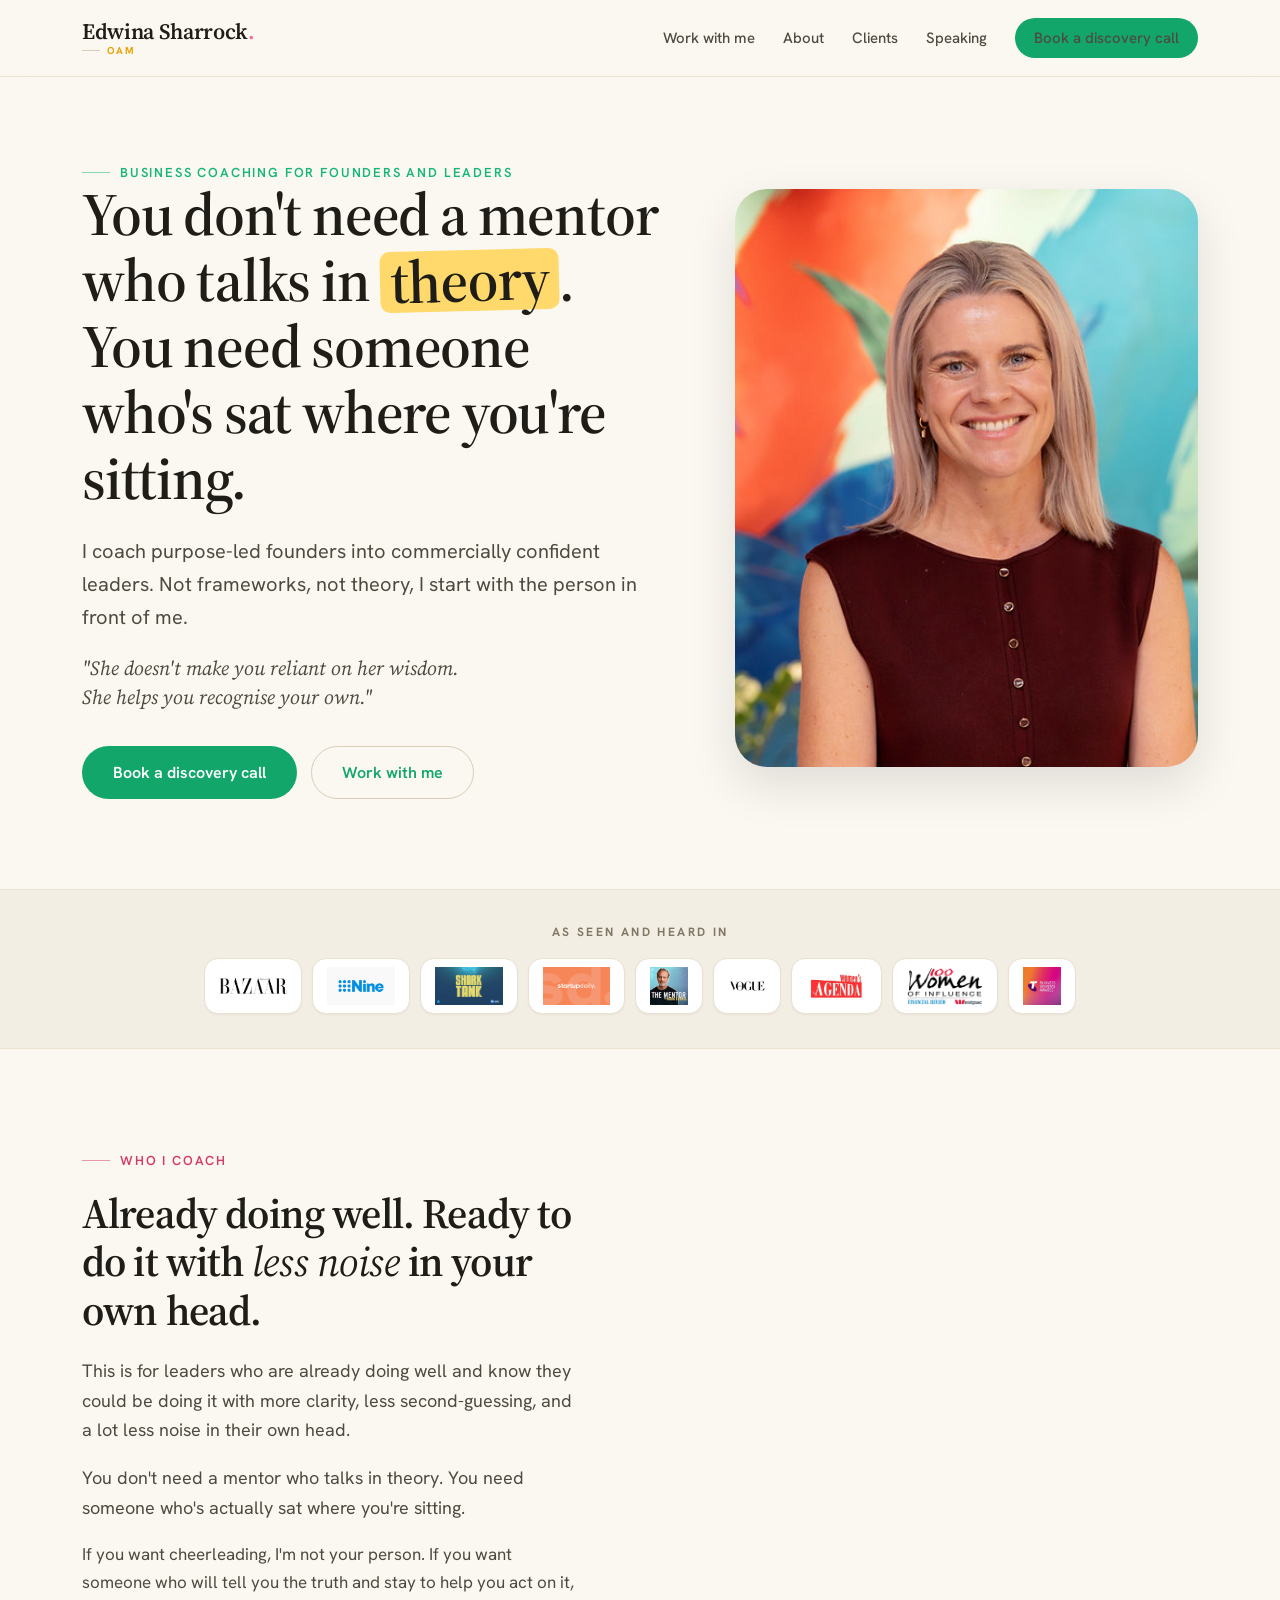
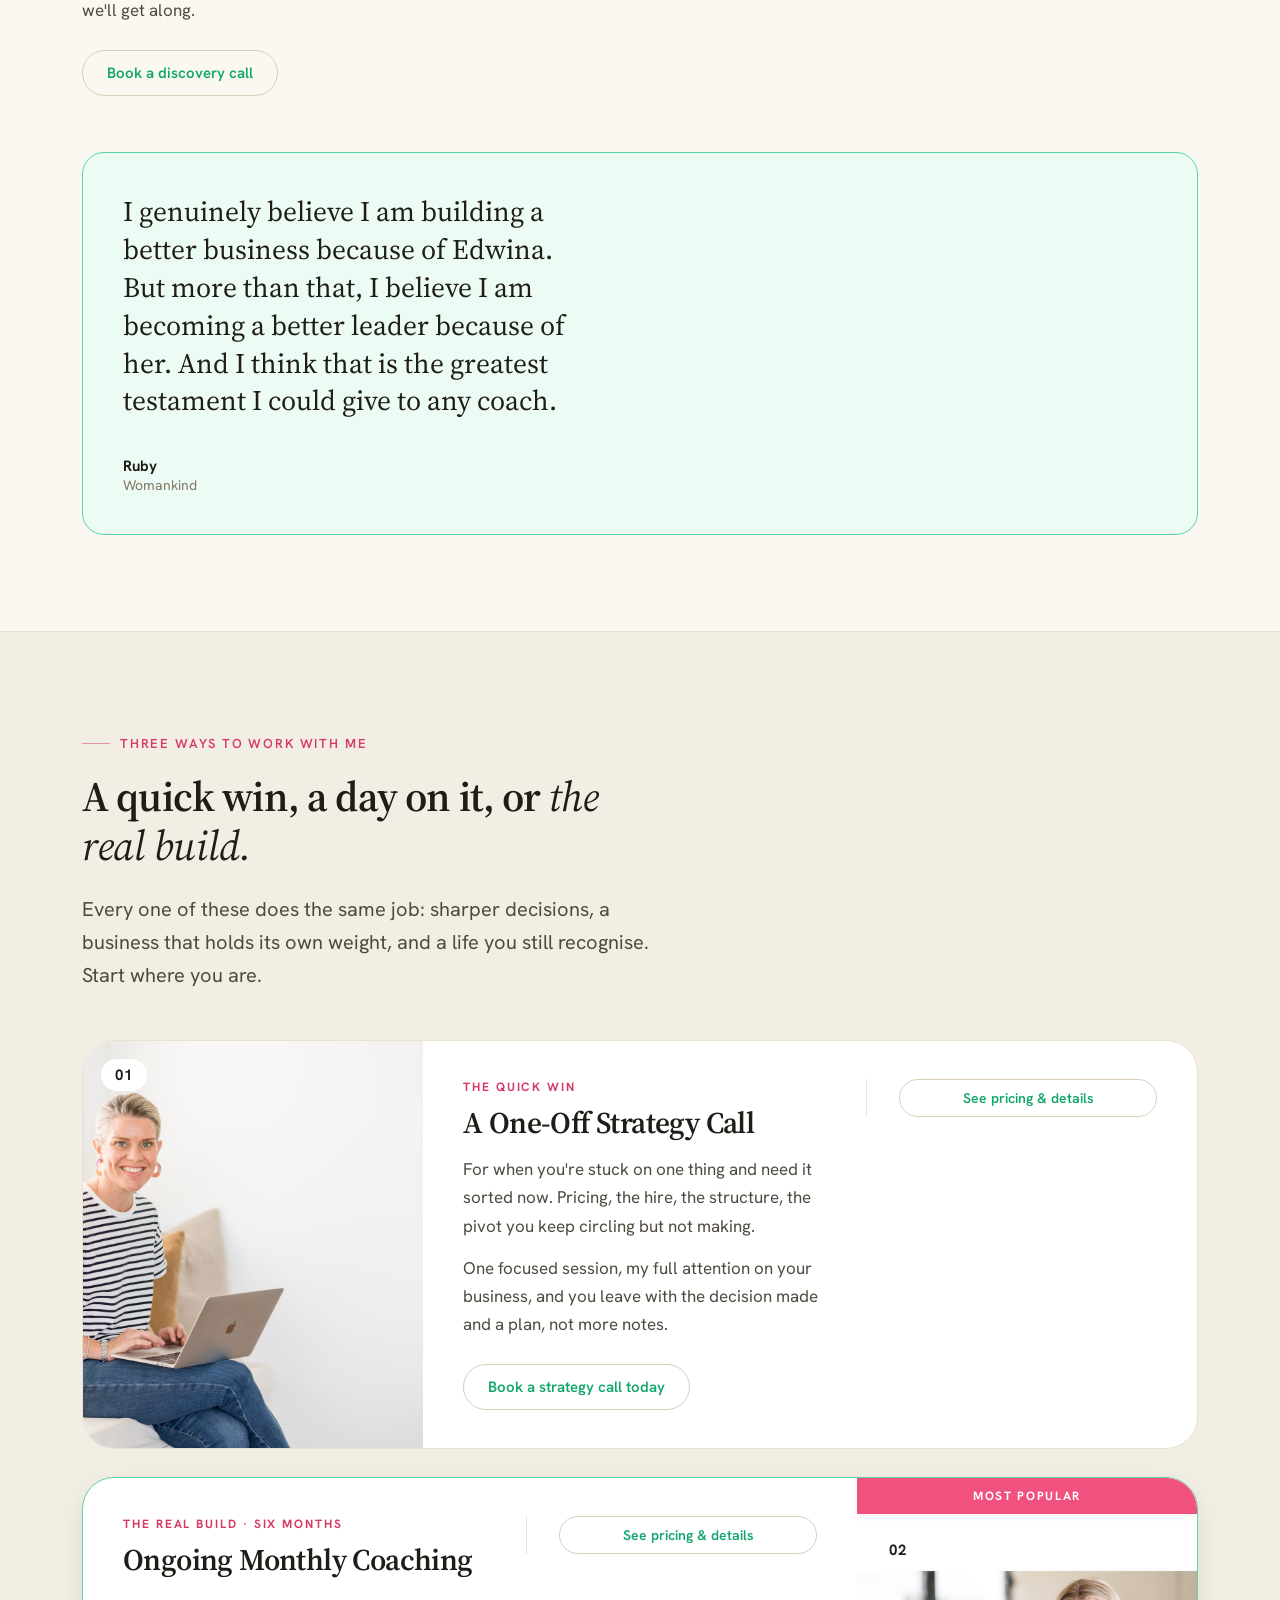
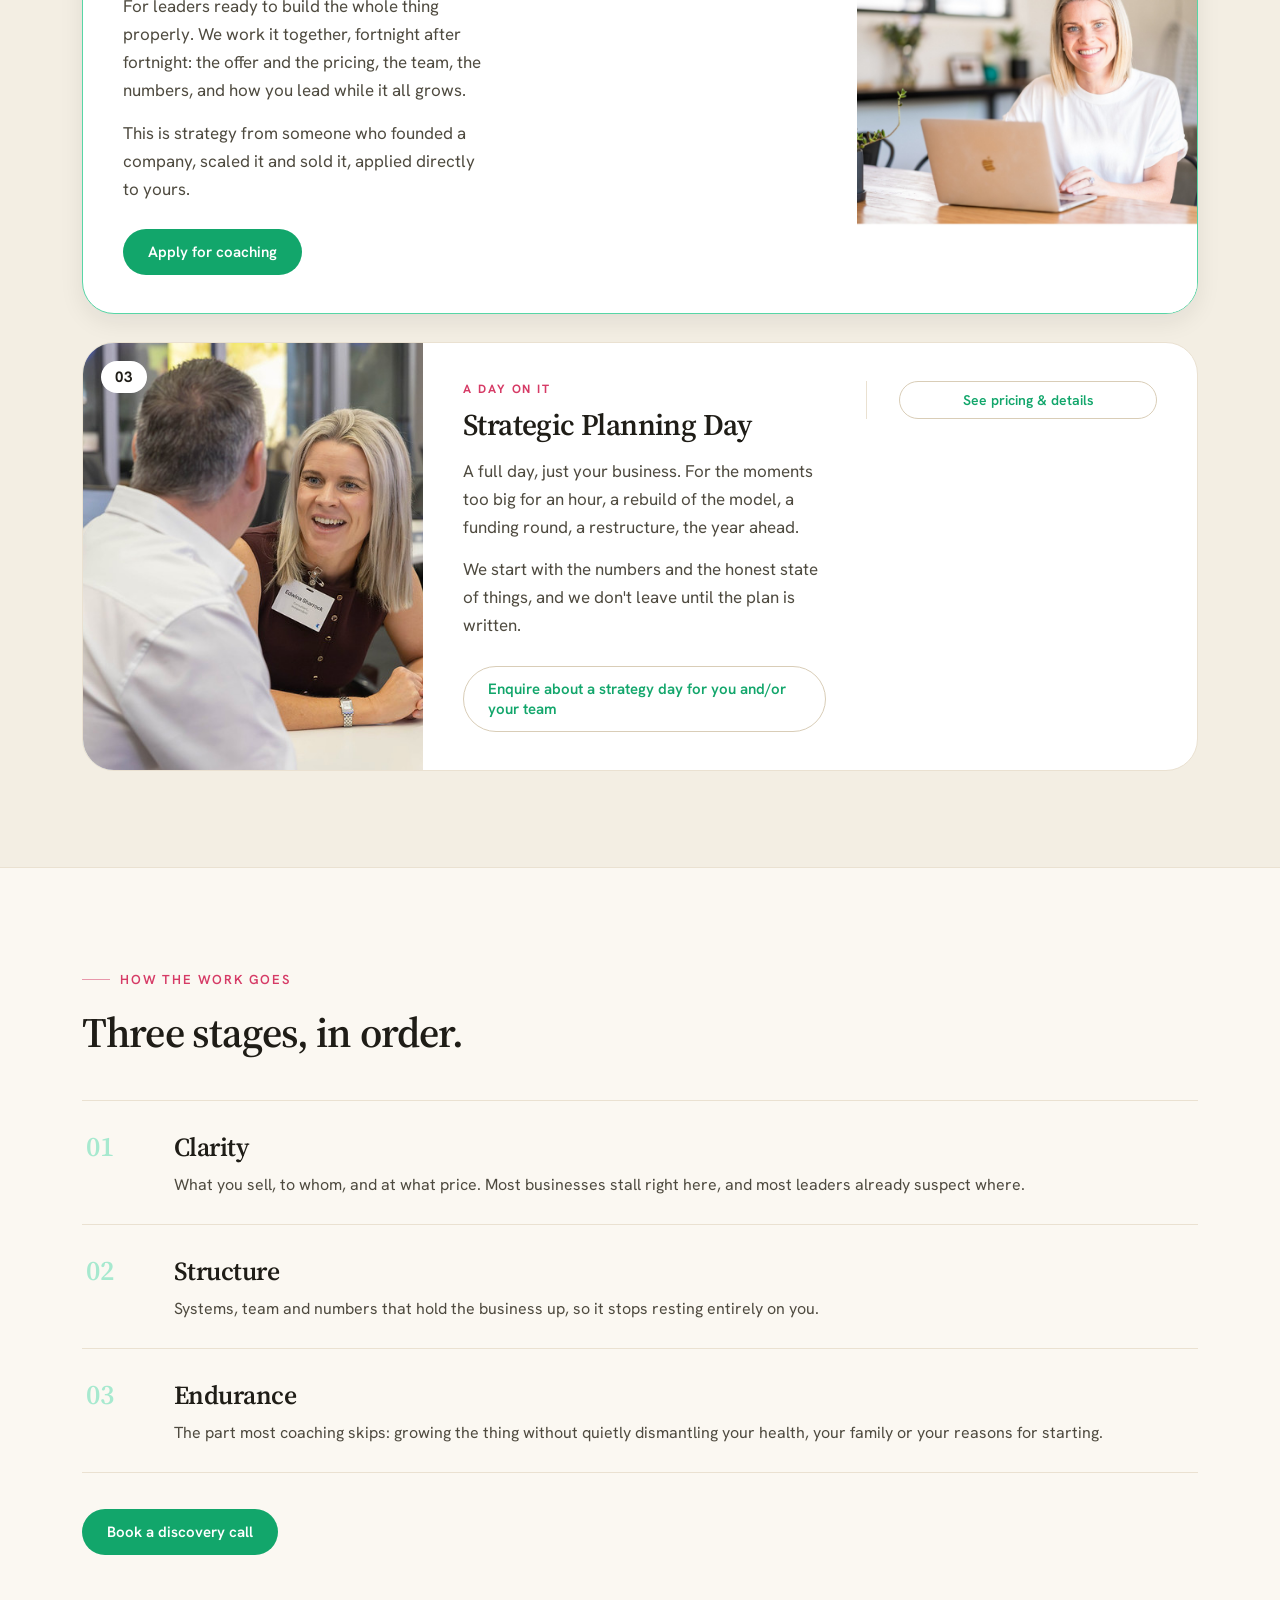
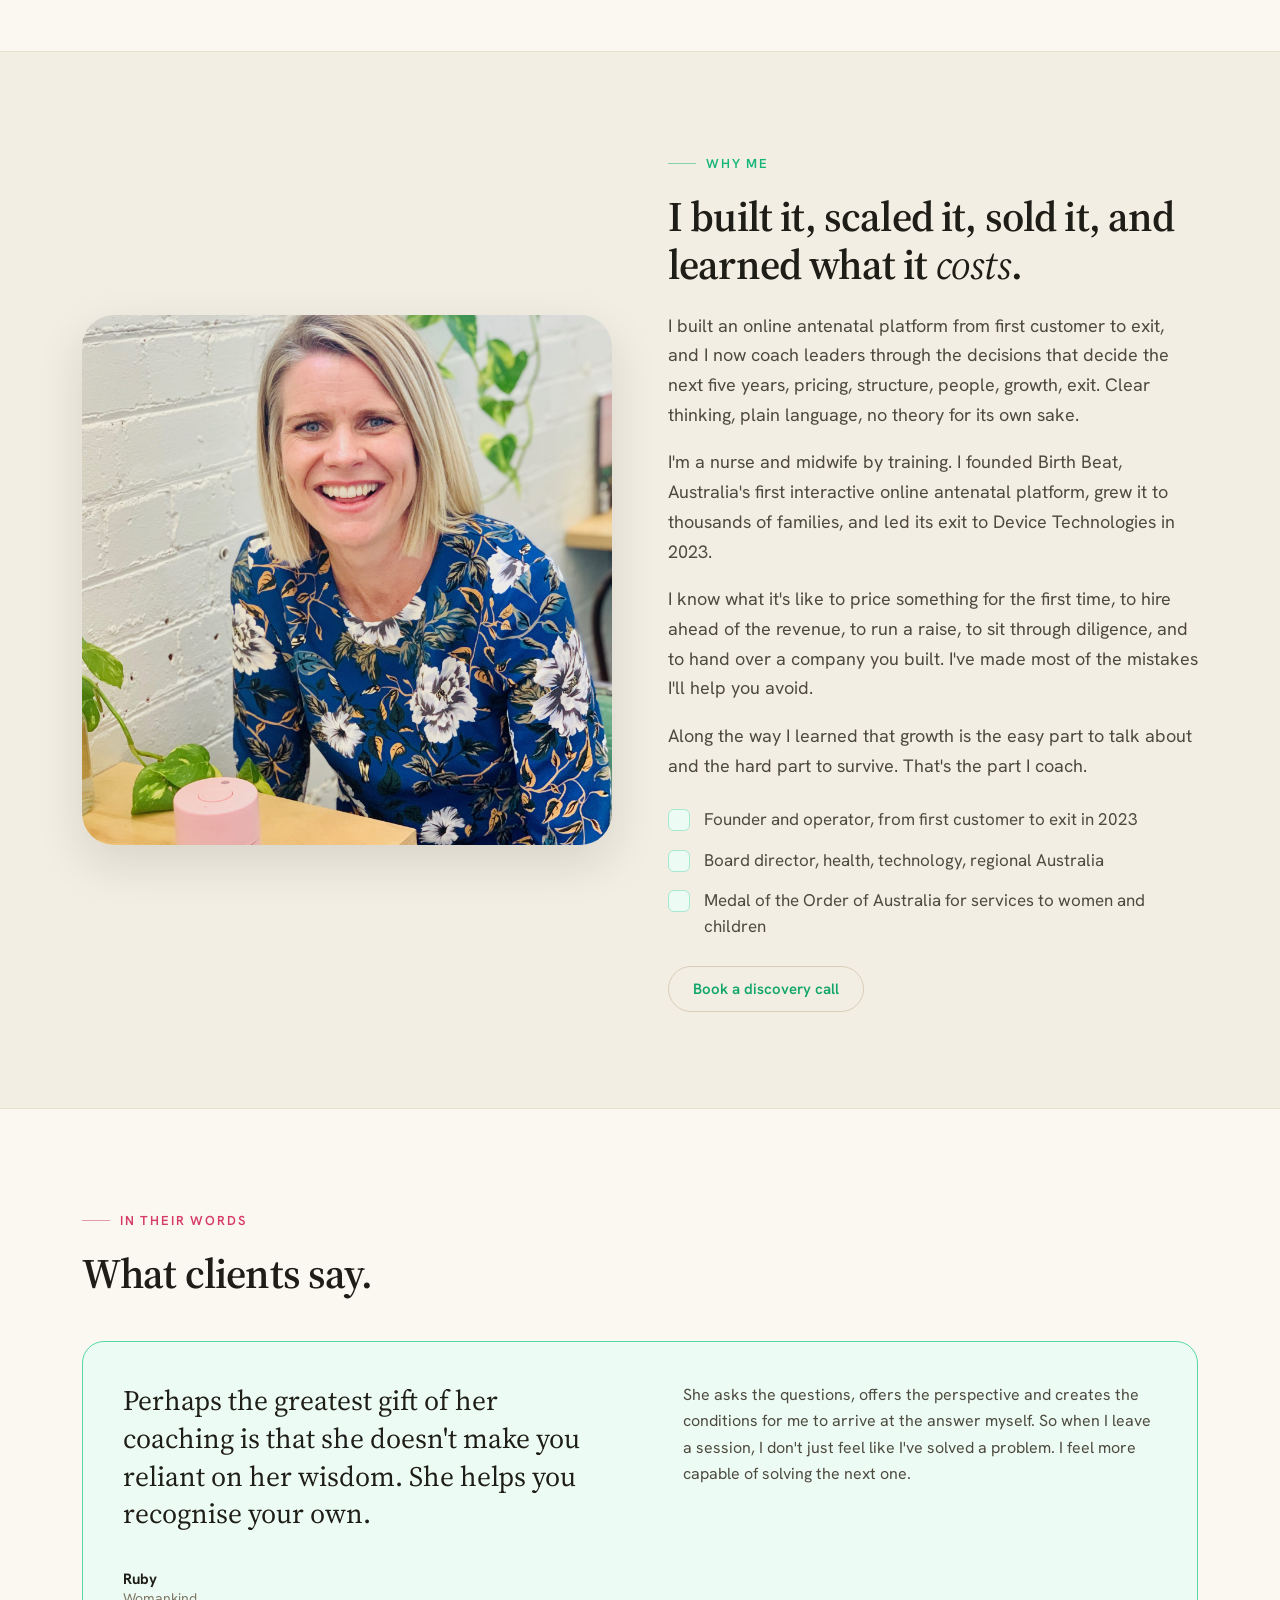
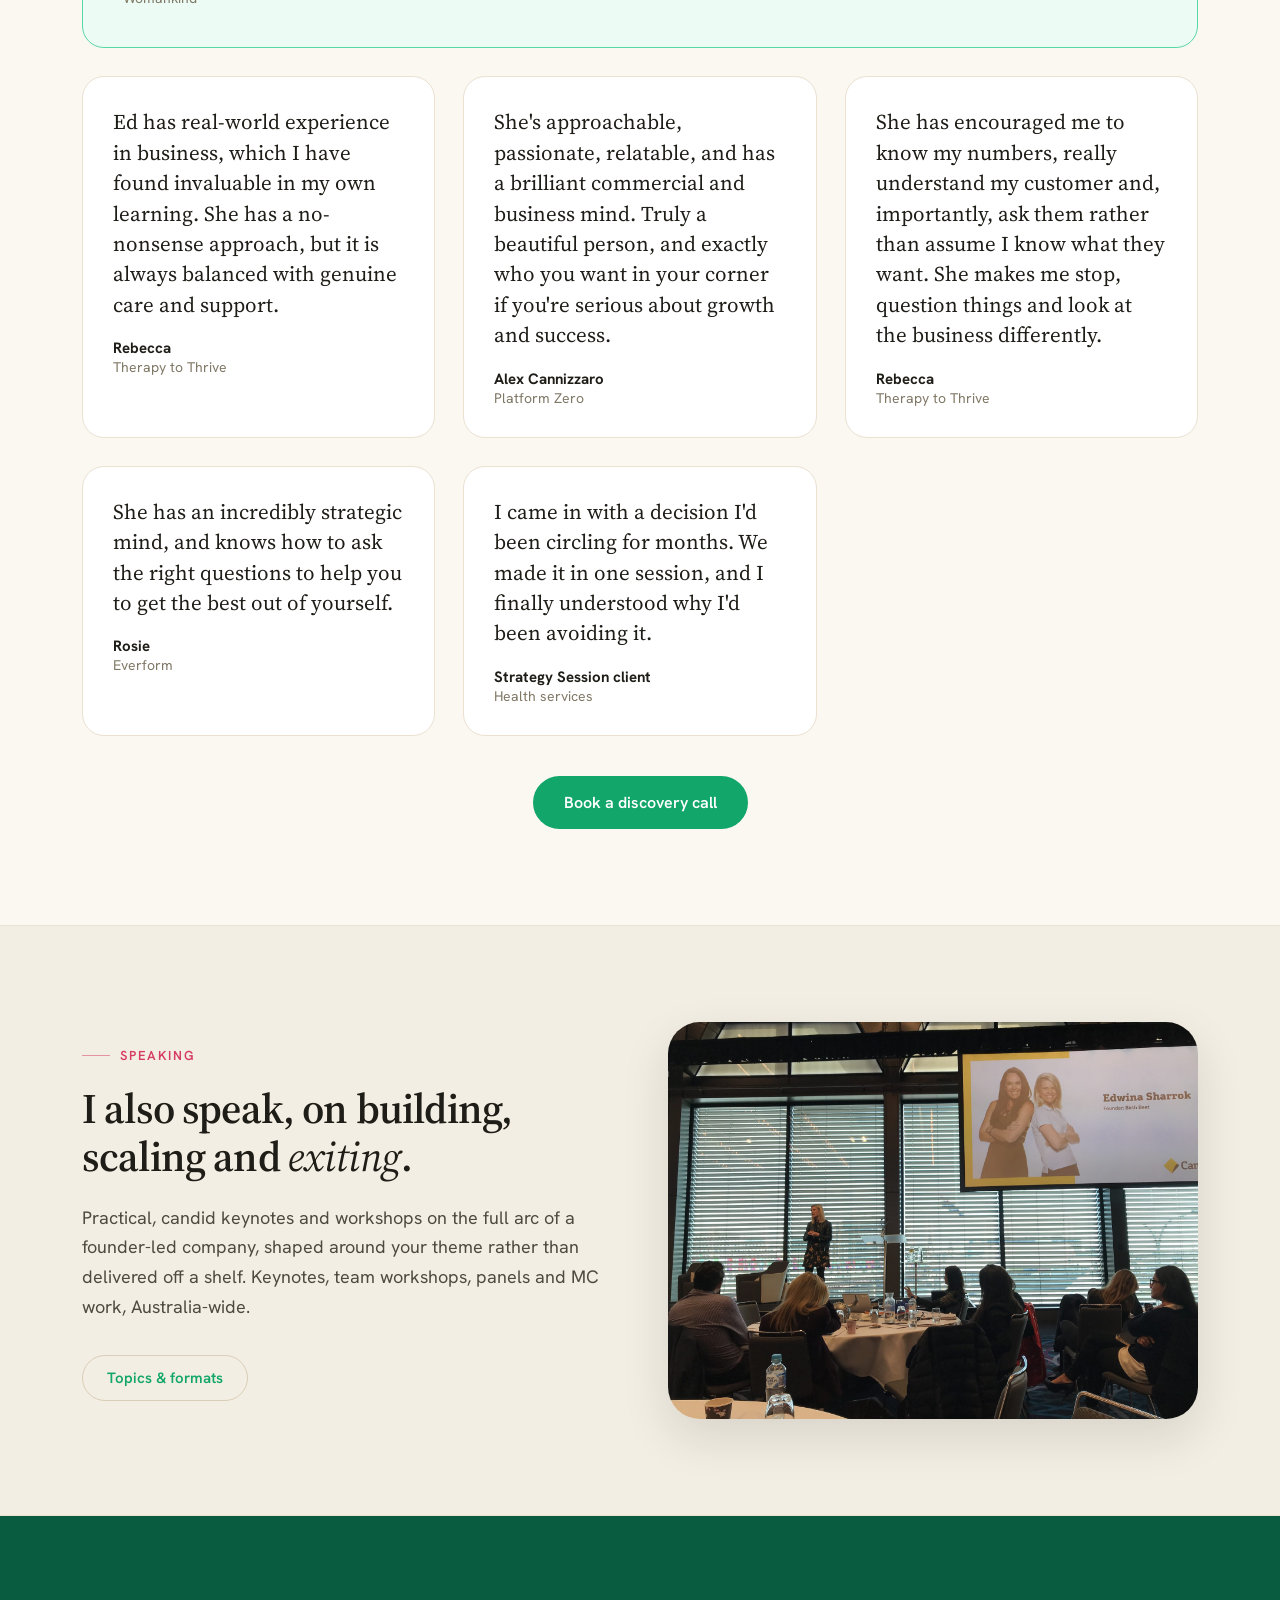
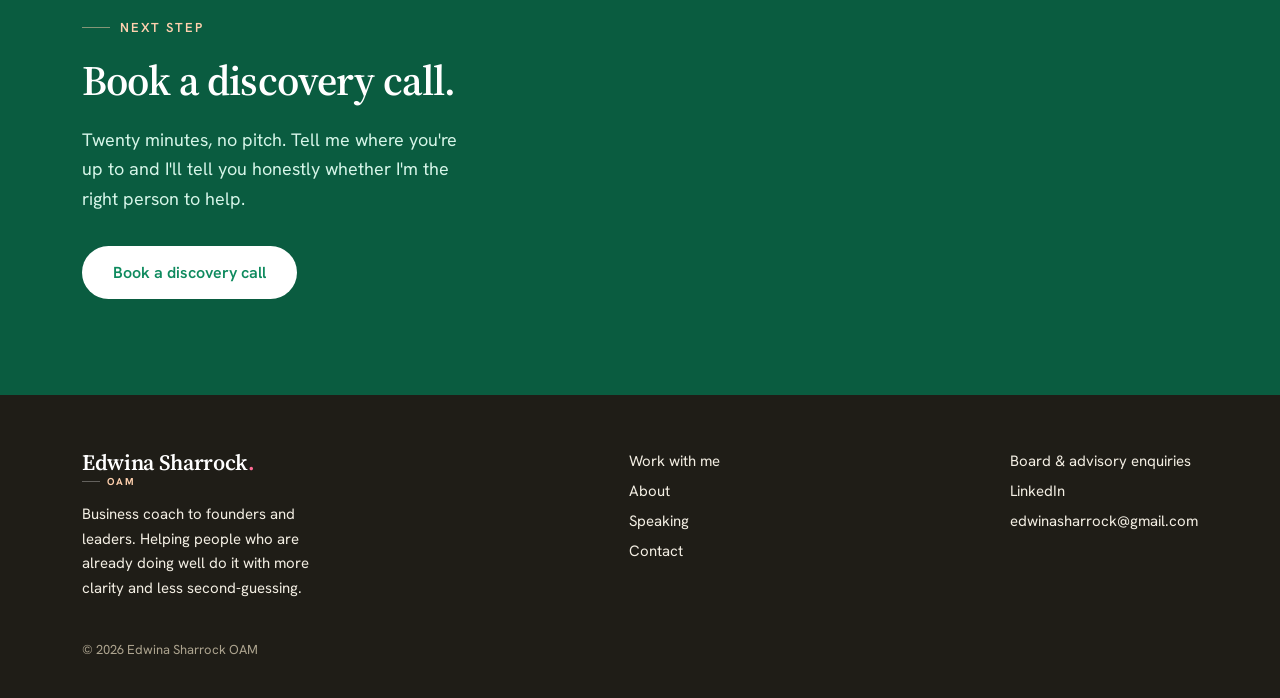
==== index.html @ 6e522fbb "Add files via upload" ====
<!DOCTYPE html>
<html lang="en-AU"><head>
<meta charset="utf-8">
<meta name="viewport" content="width=device-width, initial-scale=1">
<title>Edwina Sharrock OAM | Business coach for founders and leaders</title>
<link rel="stylesheet" href="styles.css">
<link rel="stylesheet" href="site.css">
</head>
<body>
<header class="nav">
  <div class="wrap">
    <a class="mark" href="index.html"><b>Edwina Sharrock<span>.</span></b><i><em></em><s>OAM</s></i></a>
    <nav class="navlinks">
      <a href="work-with-me.html">Work with me</a>
      <a href="#about">About</a>
      <a href="#proof">Clients</a>
      <a href="speaking.html">Speaking</a>
      <a class="btn btn-primary btn-sm" href="https://calendly.com/edwinasharrock/coaching-with-edwina-discovery-call" target="_blank" rel="noopener">Book a discovery call</a>
    </nav>
  </div>
</header>
<main>

<section class="hero">
  <div class="wrap hero-grid">
    <div>
      <span class="eyebrow">Business coaching for founders and leaders</span>
      <h1>You don't need a mentor who talks in <span class="hl">theory</span>. You need someone who's sat where you're sitting.</h1>
      <p class="lede">I coach purpose-led founders into commercially confident leaders. Not frameworks, not theory, I start with the person in front of me.</p>
      <p style="margin-top:20px;font-family:var(--font-serif);font-style:italic;font-size:20px;line-height:1.45;color:var(--text-secondary);max-width:40ch">"She doesn't make you reliant on her wisdom. She helps you recognise your own."</p>
      <div class="cta-row">
        <a class="btn btn-primary btn-lg" href="https://calendly.com/edwinasharrock/coaching-with-edwina-discovery-call" target="_blank" rel="noopener">Book a discovery call</a>
        <a class="btn btn-secondary btn-lg" href="#work">Work with me</a>
      </div>
    </div>
    <div>
      <div class="hero-img"><img src="assets/img/edwina-mural-maroon.jpg" alt="Edwina Sharrock"></div>
    </div>
  </div>
</section>

<div class="press band">
  <div class="wrap">
    <small>As seen and heard in</small>
    <div class="logo-row" style="justify-content:center">
      <div class="logo-card"><img src="assets/logos/harpers-bazaar.png" alt="Harper's Bazaar"></div>
      <div class="logo-card"><img src="assets/logos/nine.png" alt="Nine"></div>
      <div class="logo-card"><img src="assets/logos/shark-tank.jpg" alt="Shark Tank"></div>
      <div class="logo-card"><img src="assets/logos/startup-daily.png" alt="Startup Daily"></div>
      <div class="logo-card"><img src="assets/logos/the-mentor.jpg" alt="The Mentor with Mark Bouris"></div>
      <div class="logo-card"><img src="assets/logos/vogue-australia.png" alt="Vogue Australia"></div>
      <div class="logo-card"><img src="assets/logos/womens-agenda.jpg" alt="Women's Agenda"></div>
      <div class="logo-card"><img src="assets/logos/afr-100-women.png" alt="AFR 100 Women of Influence"></div>
      <div class="logo-card"><img src="assets/logos/telstra-business-awards.jpg" alt="Telstra Business Women's Awards"></div>
    </div>
  </div>
</div>

<section id="who">
  <div class="wrap grid-2">
    <div>
      <span class="eyebrow pink">Who I coach</span>
      <h2 style="margin-top:20px">Already doing well. Ready to do it with <em class="serif">less noise</em> in your own head.</h2>
      <p style="margin-top:22px;font-size:18px">This is for leaders who are already doing well and know they could be doing it with more clarity, less second-guessing, and a lot less noise in their own head.</p>
      <p style="font-size:18px">You don't need a mentor who talks in theory. You need someone who's actually sat where you're sitting.</p>
      <p style="font-size:17px">If you want cheerleading, I'm not your person. If you want someone who will tell you the truth and stay to help you act on it, we'll get along.</p>
      <div class="cta-row" style="margin-top:26px"><a class="btn btn-secondary" href="https://calendly.com/edwinasharrock/coaching-with-edwina-discovery-call" target="_blank" rel="noopener">Book a discovery call</a></div>
    </div>
    <div class="quote feature">
      <blockquote>I genuinely believe I am building a better business because of Edwina. But more than that, I believe I am becoming a better leader because of her. And I think that is the greatest testament I could give to any coach.</blockquote>
      <footer><b>Ruby</b>Womankind</footer>
    </div>
  </div>
</section>

<section id="work" class="band">
  <div class="wrap">
    <span class="eyebrow pink">Three ways to work with me</span>
    <h2 style="margin-top:20px;max-width:26ch">A quick win, a day on it, or <em class="serif">the real build.</em></h2>
    <p class="lede">Every one of these does the same job: sharper decisions, a business that holds its own weight, and a life you still recognise. Start where you are.</p>
    <div class="offers">

      <div class="offer">
        <div class="offer-img"><img src="assets/img/edwina-laptop.jpg" alt=""><span class="n">01</span></div>
        <div class="offer-body">
          <div>
            <span class="offer-kicker">The quick win</span>
            <h3>A One-Off Strategy Call</h3>
            <p>For when you're stuck on one thing and need it sorted now. Pricing, the hire, the structure, the pivot you keep circling but not making.</p>
            <p>One focused session, my full attention on your business, and you leave with the decision made and a plan, not more notes.</p>
            <div class="cta-row" style="margin-top:26px"><a class="btn btn-secondary" href="https://calendly.com/edwinasharrock/book-one-hour-strategy-session-with-edwina-via-zoom" target="_blank" rel="noopener">Book a strategy call today</a></div>
          </div>
          <div class="offer-side offer-reveal">
            <button type="button" class="btn btn-secondary btn-sm offer-reveal-btn">See pricing &amp; details</button>
            <div class="offer-details" hidden>
              <small>What's included</small>
              <ul class="incl">
                <li>A 90-minute private session, online</li>
                <li>A pre-session brief so we get best use of time</li>
                <li>Written summary and next steps within 48 hours</li>
              </ul>
              <div class="offer-price">$1,500<span>One-off, GST inclusive</span></div>
            </div>
          </div>
        </div>
      </div>

      <div class="offer alt offer-popular">
        <div class="offer-img"><span class="offer-popular-banner">Most popular</span><img src="assets/img/edwina-desk-laptop.jpg" alt=""><span class="n">02</span></div>
        <div class="offer-body">
          <div>
            <span class="offer-kicker">The real build · six months</span>
            <h3>Ongoing Monthly Coaching</h3>
            <p>For leaders ready to build the whole thing properly. We work it together, fortnight after fortnight: the offer and the pricing, the team, the numbers, and how you lead while it all grows.</p>
            <p>This is strategy from someone who founded a company, scaled it and sold it, applied directly to yours.</p>
            <div class="cta-row" style="margin-top:26px"><a class="btn btn-primary" href="https://calendly.com/edwinasharrock/coaching-with-edwina-discovery-call" target="_blank" rel="noopener">Apply for coaching</a></div>
          </div>
          <div class="offer-side offer-reveal">
            <button type="button" class="btn btn-secondary btn-sm offer-reveal-btn">See pricing &amp; details</button>
            <div class="offer-details" hidden>
              <small>What's included</small>
              <ul class="incl">
                <li>Fortnightly 60-minute private sessions</li>
                <li>A written strategy we actually work from</li>
                <li>A recap and action plan after every session</li>
                <li>Between-session access when a call can't wait</li>
                <li>Founder, board and exit experience in your corner</li>
              </ul>
              <div class="offer-price">$3,600<span>Per month · rolling, six or twelve months</span></div>
            </div>
          </div>
        </div>
      </div>

      <div class="offer">
        <div class="offer-img"><img src="assets/img/edwina-strategy-day.jpg" alt=""><span class="n">03</span></div>
        <div class="offer-body">
          <div>
            <span class="offer-kicker">A day on it</span>
            <h3>Strategic Planning Day</h3>
            <p>A full day, just your business. For the moments too big for an hour, a rebuild of the model, a funding round, a restructure, the year ahead.</p>
            <p>We start with the numbers and the honest state of things, and we don't leave until the plan is written.</p>
            <div class="cta-row" style="margin-top:26px"><a class="btn btn-secondary" href="work-with-me.html#contact">Enquire about a strategy day for you and/or your team</a></div>
          </div>
          <div class="offer-side offer-reveal">
            <button type="button" class="btn btn-secondary btn-sm offer-reveal-btn">See pricing &amp; details</button>
            <div class="offer-details" hidden>
              <small>What's included</small>
              <ul class="incl">
                <li>A full day together, in person where possible</li>
                <li>Pre-work on your numbers, offer and team</li>
                <li>A written 90-day plan by the end of the day</li>
                <li>A follow-up session four weeks later</li>
              </ul>
              <div class="offer-price">$10,000<span>Full day · limited dates each quarter</span></div>
            </div>
          </div>
        </div>
      </div>

    </div>
  </div>
</section>

<section id="how">
  <div class="wrap">
    <span class="eyebrow pink">How the work goes</span>
    <h2 style="margin-top:20px">Three stages, in order.</h2>
    <div class="topics" style="margin-top:44px">
      <div class="topic"><span class="n">01</span><div><h3>Clarity</h3><p>What you sell, to whom, and at what price. Most businesses stall right here, and most leaders already suspect where.</p></div></div>
      <div class="topic"><span class="n">02</span><div><h3>Structure</h3><p>Systems, team and numbers that hold the business up, so it stops resting entirely on you.</p></div></div>
      <div class="topic"><span class="n">03</span><div><h3>Endurance</h3><p>The part most coaching skips: growing the thing without quietly dismantling your health, your family or your reasons for starting.</p></div></div>
    </div>
    <div class="cta-row" style="margin-top:36px"><a class="btn btn-primary" href="https://calendly.com/edwinasharrock/coaching-with-edwina-discovery-call" target="_blank" rel="noopener">Book a discovery call</a></div>
  </div>
</section>

<section id="about" class="band">
  <div class="wrap grid-2">
    <div class="hero-img" style="aspect-ratio:1/1"><img src="assets/img/edwina-cafe-blue-floral.jpg" alt="Edwina Sharrock"></div>
    <div>
      <span class="eyebrow">Why me</span>
      <h2 style="margin-top:20px">I built it, scaled it, sold it, and learned what it <em class="serif">costs</em>.</h2>
      <p style="margin-top:22px;font-size:18px">I built an online antenatal platform from first customer to exit, and I now coach leaders through the decisions that decide the next five years, pricing, structure, people, growth, exit. Clear thinking, plain language, no theory for its own sake.</p>
      <p style="font-size:18px">I'm a nurse and midwife by training. I founded Birth Beat, Australia's first interactive online antenatal platform, grew it to thousands of families, and led its exit to Device Technologies in 2023.</p>
      <p style="font-size:18px">I know what it's like to price something for the first time, to hire ahead of the revenue, to run a raise, to sit through diligence, and to hand over a company you built. I've made most of the mistakes I'll help you avoid.</p>
      <p style="font-size:18px">Along the way I learned that growth is the easy part to talk about and the hard part to survive. That's the part I coach.</p>
      <ul class="list">
        <li>Founder and operator, from first customer to exit in 2023</li>
        <li>Board director, health, technology, regional Australia</li>
        <li>Medal of the Order of Australia for services to women and children</li>
      </ul>
      <div class="cta-row" style="margin-top:26px"><a class="btn btn-secondary" href="https://calendly.com/edwinasharrock/coaching-with-edwina-discovery-call" target="_blank" rel="noopener">Book a discovery call</a></div>
    </div>
  </div>
</section>

<section id="proof">
  <div class="wrap">
    <span class="eyebrow pink">In their words</span>
    <h2 style="margin-top:20px">What clients say.</h2>
    <div class="quotes" style="margin-top:44px">
      <div class="quote feature">
        <blockquote>Perhaps the greatest gift of her coaching is that she doesn't make you reliant on her wisdom. She helps you recognise your own.</blockquote>
        <p style="margin:0;font-size:16px">She asks the questions, offers the perspective and creates the conditions for me to arrive at the answer myself. So when I leave a session, I don't just feel like I've solved a problem. I feel more capable of solving the next one.</p>
        <footer><b>Ruby</b>Womankind</footer>
      </div>
      <div class="quote">
        <blockquote>Ed has real-world experience in business, which I have found invaluable in my own learning. She has a no-nonsense approach, but it is always balanced with genuine care and support.</blockquote>
        <footer><b>Rebecca</b>Therapy to Thrive</footer>
      </div>
      <div class="quote">
        <blockquote>She's approachable, passionate, relatable, and has a brilliant commercial and business mind. Truly a beautiful person, and exactly who you want in your corner if you're serious about growth and success.</blockquote>
        <footer><b>Alex Cannizzaro</b>Platform Zero</footer>
      </div>
      <div class="quote">
        <blockquote>She has encouraged me to know my numbers, really understand my customer and, importantly, ask them rather than assume I know what they want. She makes me stop, question things and look at the business differently.</blockquote>
        <footer><b>Rebecca</b>Therapy to Thrive</footer>
      </div>
      <div class="quote">
        <blockquote>She has an incredibly strategic mind, and knows how to ask the right questions to help you to get the best out of yourself.</blockquote>
        <footer><b>Rosie</b>Everform</footer>
      </div>
      <div class="quote">
        <blockquote>I came in with a decision I'd been circling for months. We made it in one session, and I finally understood why I'd been avoiding it.</blockquote>
        <footer><b>Strategy Session client</b>Health services</footer>
      </div>
    </div>
    <div class="cta-row" style="margin-top:40px;justify-content:center"><a class="btn btn-primary btn-lg" href="https://calendly.com/edwinasharrock/coaching-with-edwina-discovery-call" target="_blank" rel="noopener">Book a discovery call</a></div>
  </div>
</section>

<section class="band">
  <div class="wrap grid-2">
    <div>
      <span class="eyebrow pink">Speaking</span>
      <h2 style="margin-top:20px">I also speak, on building, scaling and <em class="serif">exiting</em>.</h2>
      <p style="margin-top:22px;font-size:18px">Practical, candid keynotes and workshops on the full arc of a founder-led company, shaped around your theme rather than delivered off a shelf. Keynotes, team workshops, panels and MC work, Australia-wide.</p>
      <div class="cta-row"><a class="btn btn-secondary" href="speaking.html">Topics &amp; formats</a></div>
    </div>
    <div class="hero-img" style="aspect-ratio:4/3"><img src="assets/img/edwina-keynote.jpg" alt="Edwina Sharrock speaking to an audience"></div>
  </div>
</section>

<section id="contact" class="dark">
  <div class="wrap">
    <div>
      <span class="eyebrow on-dark">Next step</span>
      <h2 style="margin-top:20px">Book a discovery call.</h2>
      <p style="margin-top:20px;font-size:18px;max-width:38ch">Twenty minutes, no pitch. Tell me where you're up to and I'll tell you honestly whether I'm the right person to help.</p>
      <div class="cta-row" style="margin-top:32px"><a class="btn btn-light btn-lg" href="https://calendly.com/edwinasharrock/coaching-with-edwina-discovery-call" target="_blank" rel="noopener">Book a discovery call</a></div>
    </div>
  </div>
</section>
<script>
document.addEventListener('click', function(e){
  var btn = e.target.closest('.offer-reveal-btn');
  if (!btn) return;
  var details = btn.nextElementSibling;
  if (!details) return;
  details.hidden = false;
  btn.remove();
});
</script>
</main>

<footer class="foot">
  <div class="wrap">
    <div class="stack">
      <span class="mark"><b>Edwina Sharrock<span>.</span></b><i><em></em><s>OAM</s></i></span>
      <p style="max-width:32ch;margin:0;font-size:15px;color:var(--paper-2)">Business coach to founders and leaders. Helping people who are already doing well do it with more clarity and less second-guessing.</p>
    </div>
    <nav><a href="work-with-me.html">Work with me</a><a href="#about">About</a><a href="speaking.html">Speaking</a><a href="#contact">Contact</a></nav>
    <nav><a href="#contact">Board &amp; advisory enquiries</a><a href="https://www.linkedin.com/">LinkedIn</a><a href="mailto:edwinasharrock@gmail.com">edwinasharrock@gmail.com</a></nav>
  </div>
  <div class="wrap"><small>&copy; 2026 Edwina Sharrock OAM</small></div>
</footer>
</body></html>
---- styles.css ----
/* ============================================================
   EDWINA SHARROCK OAM — DESIGN SYSTEM
   Root stylesheet. Consumers link this one file.
   Imports only — no rules live here.
   ============================================================ */

@import url('./tokens/fonts.css');
@import url('./tokens/colors.css');
@import url('./tokens/semantic.css');
@import url('./tokens/typography.css');
@import url('./tokens/layout.css');
---- site.css ----
*{box-sizing:border-box}html,body{margin:0}html{scroll-behavior:smooth}
body{background:var(--bg-page);color:var(--text-primary);font-family:var(--font-sans);-webkit-font-smoothing:antialiased}
::selection{background:var(--blossom-300);color:var(--ink)}
a{color:var(--emerald-700);text-decoration:none}a:hover{color:var(--emerald-800);text-decoration:underline}
img{max-width:100%}
.wrap{max-width:1180px;margin:0 auto;padding:0 32px}
/* nav */
.nav{position:sticky;top:0;z-index:50;background:rgba(251,248,242,.86);backdrop-filter:blur(12px);border-bottom:1px solid var(--border)}
.nav .wrap{height:76px;display:flex;align-items:center;justify-content:space-between;gap:32px}
.mark{display:inline-flex;flex-direction:column;gap:2px}
.mark b{font-family:var(--font-serif);font-weight:600;font-size:22px;letter-spacing:-.015em;color:var(--ink);line-height:1;white-space:nowrap}
.mark b span{color:var(--blossom-500)}
.mark i{display:flex;align-items:center;gap:7px;font-style:normal}
.mark i em{height:1px;width:18px;background:var(--border-strong);font-style:normal}
.mark i s{text-decoration:none;font-family:var(--font-sans);font-weight:700;font-size:10px;letter-spacing:.22em;color:var(--ochre-deep)}
.navlinks{display:flex;align-items:center;gap:28px}
.navlinks a{font-size:15px;font-weight:500;color:var(--ink-soft)}
.navlinks a:hover{color:var(--blossom-600);text-decoration:none}
.navlinks a.on{color:var(--blossom-600)}
/* buttons */
.btn{font-family:var(--font-sans);font-weight:600;font-size:15px;display:inline-flex;align-items:center;gap:9px;border:1px solid transparent;cursor:pointer;border-radius:var(--radius-pill);padding:12px 24px;transition:all .16s var(--ease-out)}
.btn:hover{text-decoration:none}
.btn-primary{background:var(--emerald-700);color:var(--paper-0)}.btn-primary:hover{background:var(--emerald-800);color:var(--paper-0)}
.btn-secondary{background:transparent;color:var(--emerald-700);border-color:var(--border-strong)}.btn-secondary:hover{background:var(--emerald-050);border-color:var(--emerald-400)}
.btn-light{background:var(--paper-0);color:var(--emerald-800)}.btn-light:hover{background:var(--white);color:var(--emerald-900)}
.btn-lg{font-size:16px;padding:15px 30px}
.btn-sm{font-size:14px;padding:9px 18px}
/* type */
.eyebrow{display:inline-flex;align-items:center;gap:10px;font-size:13px;font-weight:600;letter-spacing:.14em;text-transform:uppercase;color:var(--emerald-600)}
.eyebrow::before{content:"";height:1px;width:28px;background:currentColor;opacity:.5}
.eyebrow.pink{color:var(--blossom-700)}.eyebrow.on-dark{color:var(--peach-300)}
h1,h2,h3{font-family:var(--font-display);color:var(--ink);letter-spacing:-.02em;margin:0}
h1{font-weight:600;font-size:60px;line-height:1.1}
h2{font-weight:600;font-size:42px;line-height:1.15}
h3{font-weight:600;font-size:24px;line-height:1.22}
em.serif{font-family:var(--font-serif);font-style:italic;font-weight:400;letter-spacing:-.01em}
.mark b{letter-spacing:-.015em}
.lede{font-size:20px;line-height:1.65;color:var(--text-secondary);margin:24px 0 0;max-width:52ch}
p{line-height:1.65;color:var(--text-secondary)}
.hl{background:var(--sunny-300);padding:0 10px;border-radius:10px;display:inline-block;transform:rotate(-1.5deg);line-height:1.02}
.hl-pink{background:var(--blossom-300)}
section{padding:96px 0}
.band{background:var(--bg-band);border-top:1px solid var(--border);border-bottom:1px solid var(--border)}
.dark{background:var(--emerald-900);color:var(--paper-1)}
.dark h2,.dark h3{color:var(--paper-0)}.dark p{color:var(--emerald-100)}
/* hero */
.hero{padding:80px 0 90px}
.hero-grid{display:grid;grid-template-columns:1.12fr .88fr;gap:64px;align-items:center}
.hero-img{border-radius:var(--radius-xl);overflow:hidden;box-shadow:var(--shadow-lg);aspect-ratio:4/5}
.hero-img img{width:100%;height:100%;object-fit:cover;display:block}
.cta-row{display:flex;gap:14px;margin-top:34px;flex-wrap:wrap}
.badge{position:relative;margin-top:-56px;margin-left:-20px;background:var(--paper-0);border:1px solid var(--border);border-radius:var(--radius-lg);box-shadow:var(--shadow-md);padding:14px 18px;width:fit-content}
.badge b{display:block;font-size:14px;color:var(--ink)}
.badge span{font-size:13px;color:var(--text-muted)}
/* press */
.press{padding:34px 0}
.press .wrap{display:flex;flex-direction:column;gap:18px;align-items:center}
.press small{font-size:12px;font-weight:700;letter-spacing:.2em;text-transform:uppercase;color:var(--text-muted)}
.press-row{display:flex;flex-wrap:wrap;gap:14px;justify-content:center}
.logo-slot{height:52px;min-width:150px;display:flex;align-items:center;justify-content:center;border:1px dashed var(--border-strong);border-radius:12px;font-size:13px;color:var(--ink-faint);background:var(--paper-0)}
/* grids */
.grid-3{display:grid;grid-template-columns:repeat(3,1fr);gap:28px}
.grid-2{display:grid;grid-template-columns:1fr 1fr;gap:56px;align-items:center}
.card{background:var(--paper-0);border:1px solid var(--border);border-radius:var(--radius-lg);padding:32px;display:flex;flex-direction:column;gap:12px}
.num{font-family:var(--font-sans);font-weight:700;font-size:15px;letter-spacing:.06em;color:var(--emerald-500)}
.card .price{margin-top:auto;padding-top:18px;border-top:1px solid var(--border);font-size:15px;font-weight:600;color:var(--ink)}
.card .price span{display:block;font-weight:400;font-size:14px;color:var(--text-muted);margin-top:3px}
.card.feature{border-color:var(--emerald-400);box-shadow:var(--shadow-md)}
/* offers — big, explicit cards */
.offers{display:flex;flex-direction:column;gap:28px;margin-top:48px}
.offer{background:var(--paper-0);border:1px solid var(--border);border-radius:var(--radius-xl);overflow:hidden;display:grid;grid-template-columns:340px 1fr}
.offer.alt{grid-template-columns:1fr 340px}
.offer.alt .offer-img{order:2}
.offer-img{position:relative;min-height:340px;background:var(--emerald-050)}
.offer-img img{position:absolute;inset:0;width:100%;height:100%;object-fit:cover}
.offer-img .n{position:absolute;top:18px;left:18px;font-family:var(--font-sans);font-weight:700;font-size:15px;letter-spacing:.06em;color:var(--ink);background:var(--paper-0);border-radius:var(--radius-pill);padding:6px 14px}
.offer-body{padding:38px 40px;display:grid;grid-template-columns:1.25fr 1fr;gap:40px;align-items:start}
.offer-body h3{font-size:30px}
.offer-kicker{font-size:12px;font-weight:700;letter-spacing:.16em;text-transform:uppercase;color:var(--blossom-700);display:block;margin-bottom:10px}
.offer-body p{margin:14px 0 0;font-size:17px}
.offer-side{border-left:1px solid var(--border);padding-left:32px;display:flex;flex-direction:column;gap:14px}
.offer-side small{font-size:12px;font-weight:700;letter-spacing:.14em;text-transform:uppercase;color:var(--text-muted)}
.incl{list-style:none;margin:0;padding:0;display:flex;flex-direction:column;gap:11px}
.incl li{display:grid;grid-template-columns:20px 1fr;gap:11px;font-size:15px;line-height:1.5;color:var(--text-secondary)}
.incl li::before{content:"✓";color:var(--emerald-600);font-weight:700;font-size:15px;line-height:1.4}
.offer-price{margin-top:6px;padding-top:16px;border-top:1px solid var(--border);font-family:var(--font-display);font-weight:600;font-size:28px;color:var(--ink);letter-spacing:-.02em}
.offer-price span{display:block;font-family:var(--font-sans);font-weight:500;font-size:14px;color:var(--text-muted);letter-spacing:0;margin-top:4px}
.offer-popular{border-color:var(--emerald-400);box-shadow:var(--shadow-md)}
.offer-kicker-row{display:flex;align-items:center;gap:10px;flex-wrap:wrap;margin-bottom:10px}
.offer-kicker-row .offer-kicker{margin-bottom:0}
.offer-popular-banner{position:absolute;top:0;left:0;right:0;z-index:2;background:var(--blossom-600);color:var(--paper-0);text-align:center;font-size:12px;font-weight:700;letter-spacing:.14em;text-transform:uppercase;padding:10px 12px;box-shadow:var(--shadow-sm)}
.offer-popular .offer-img .n{top:56px}
.offer-details{display:flex;flex-direction:column;gap:14px}
.offer-details[hidden]{display:none}
.offer-reveal{display:flex;flex-direction:column;align-items:flex-start;gap:10px}
.offer-reveal-btn{width:100%;justify-content:center}
@media (max-width:1000px){.offer,.offer.alt{grid-template-columns:1fr}.offer.alt .offer-img{order:0}.offer-img{min-height:240px}.offer-body{grid-template-columns:1fr;gap:26px;padding:30px}.offer-side{border-left:0;border-top:1px solid var(--border);padding-left:0;padding-top:24px}}
.tag{align-self:flex-start;font-size:12px;font-weight:700;letter-spacing:.08em;text-transform:uppercase;background:var(--blossom-100);color:var(--blossom-700);padding:5px 12px;border-radius:var(--radius-pill)}
/* topics */
.topics{display:flex;flex-direction:column;border-top:1px solid var(--border)}
.topic{display:grid;grid-template-columns:64px 1fr;gap:24px;padding:26px 4px;border-bottom:1px solid var(--border);align-items:baseline}
.topic .n{font-family:var(--font-display);font-weight:600;font-size:28px;color:var(--emerald-200)}
.topic h3{font-size:26px}
.topic p{margin:8px 0 0;font-size:16px}
/* quotes */
.quote{background:var(--paper-0);border:1px solid var(--border);border-radius:var(--radius-lg);padding:30px;display:flex;flex-direction:column;gap:18px}
.quote blockquote{margin:0;font-family:var(--font-serif);font-size:21px;line-height:1.45;color:var(--ink)}
.quote footer{font-size:14px;color:var(--text-muted)}
.quote footer b{display:block;color:var(--ink);font-size:15px}
.quotes{display:grid;grid-template-columns:repeat(3,1fr);gap:28px}
.quote.feature{grid-column:span 3;border-color:var(--emerald-400);background:var(--emerald-050);padding:40px}
.quote.feature blockquote{font-size:28px;line-height:1.35;max-width:34ch}
.quote.feature{display:grid;grid-template-columns:1.05fr .95fr;gap:36px;align-items:start}
.quote.feature footer{grid-column:1/-1}
@media (max-width:900px){.quotes{grid-template-columns:1fr}.quote.feature{grid-column:span 1;grid-template-columns:1fr;padding:28px}.quote.feature blockquote{font-size:22px}}
/* footer */
.foot{background:var(--ink);color:var(--paper-2);padding:56px 0 40px}
.foot .wrap{display:flex;justify-content:space-between;gap:40px;flex-wrap:wrap}
.foot .mark b{color:var(--paper-0)}.foot .mark i em{background:rgba(255,255,255,.3)}.foot .mark i s{color:var(--peach-300)}
.foot nav{display:flex;flex-direction:column;gap:10px;font-size:15px}
.foot a{color:var(--paper-2)}.foot a:hover{color:var(--sunny-300)}
.foot small{display:block;margin-top:40px;font-size:13px;color:var(--ink-faint)}
.stack{display:flex;flex-direction:column;gap:14px}
.list{display:flex;flex-direction:column;gap:14px;margin:26px 0 0;padding:0;list-style:none}
.list li{display:grid;grid-template-columns:24px 1fr;gap:12px;font-size:17px;line-height:1.55;color:var(--text-secondary)}
.list li::before{content:"";width:20px;height:20px;border-radius:6px;background:var(--emerald-050);border:1px solid var(--emerald-200);margin-top:3px}
.dark .list li{color:var(--emerald-100)}
.dark .list li::before{background:rgba(255,255,255,.12);border-color:rgba(255,255,255,.28)}
/* enquiry form */
.form{display:flex;flex-direction:column;gap:16px;margin-top:32px;max-width:440px}
.form .row{display:grid;grid-template-columns:1fr 1fr;gap:14px}
.field{display:flex;flex-direction:column;gap:6px}
.field label{font-size:13px;font-weight:600;letter-spacing:.04em;color:var(--emerald-100)}
.dark .field label{color:var(--emerald-100)}
.field input,.field textarea{font-family:var(--font-sans);font-size:15px;padding:12px 14px;border-radius:var(--radius-sm);border:1px solid var(--border-on-dark);background:rgba(255,255,255,.08);color:var(--paper-0)}
.field input::placeholder,.field textarea::placeholder{color:rgba(255,255,255,.45)}
.field input:focus,.field textarea:focus{outline:none;border-color:var(--emerald-400);background:rgba(255,255,255,.12)}
.form-note{font-size:14px;color:var(--emerald-100);margin:0}
.logo-wordmarks{display:flex;flex-wrap:wrap;gap:28px 40px;align-items:center;justify-content:flex-start}
.logo-wordmarks span{font-family:var(--font-display);font-weight:600;font-size:20px;letter-spacing:-.01em;color:var(--ink-soft)}
.logo-row{display:flex;flex-wrap:wrap;gap:10px;align-items:center;justify-content:flex-start}
.logo-card{background:var(--paper-0);border:1px solid var(--border);border-radius:var(--radius-md);box-shadow:var(--shadow-xs);padding:8px 14px;display:flex;align-items:center;justify-content:center;height:56px}
.logo-card img{max-height:38px;max-width:120px;width:auto;height:auto;object-fit:contain;display:block}
@media (max-width:900px){.hero-grid,.grid-2{grid-template-columns:1fr;gap:36px}.grid-3{grid-template-columns:1fr}h1{font-size:44px}h2{font-size:34px}.form .row{grid-template-columns:1fr}}
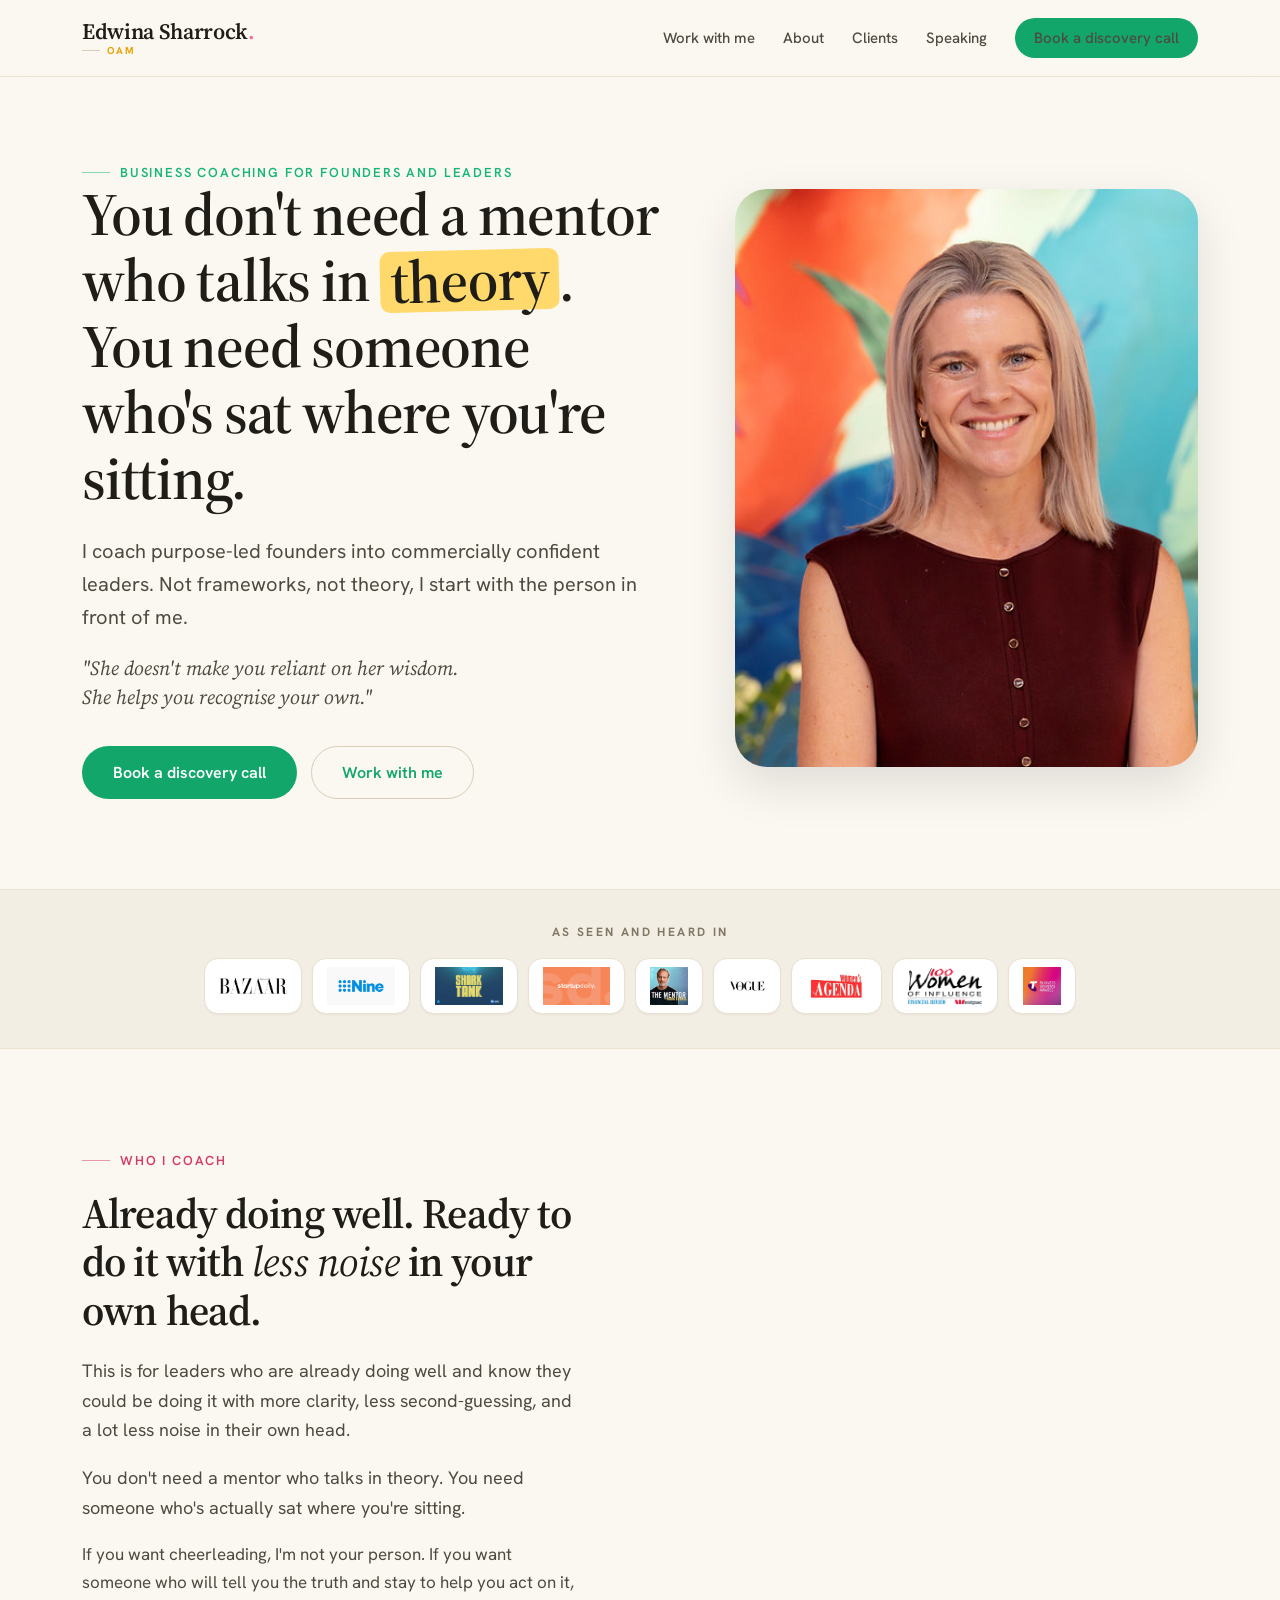
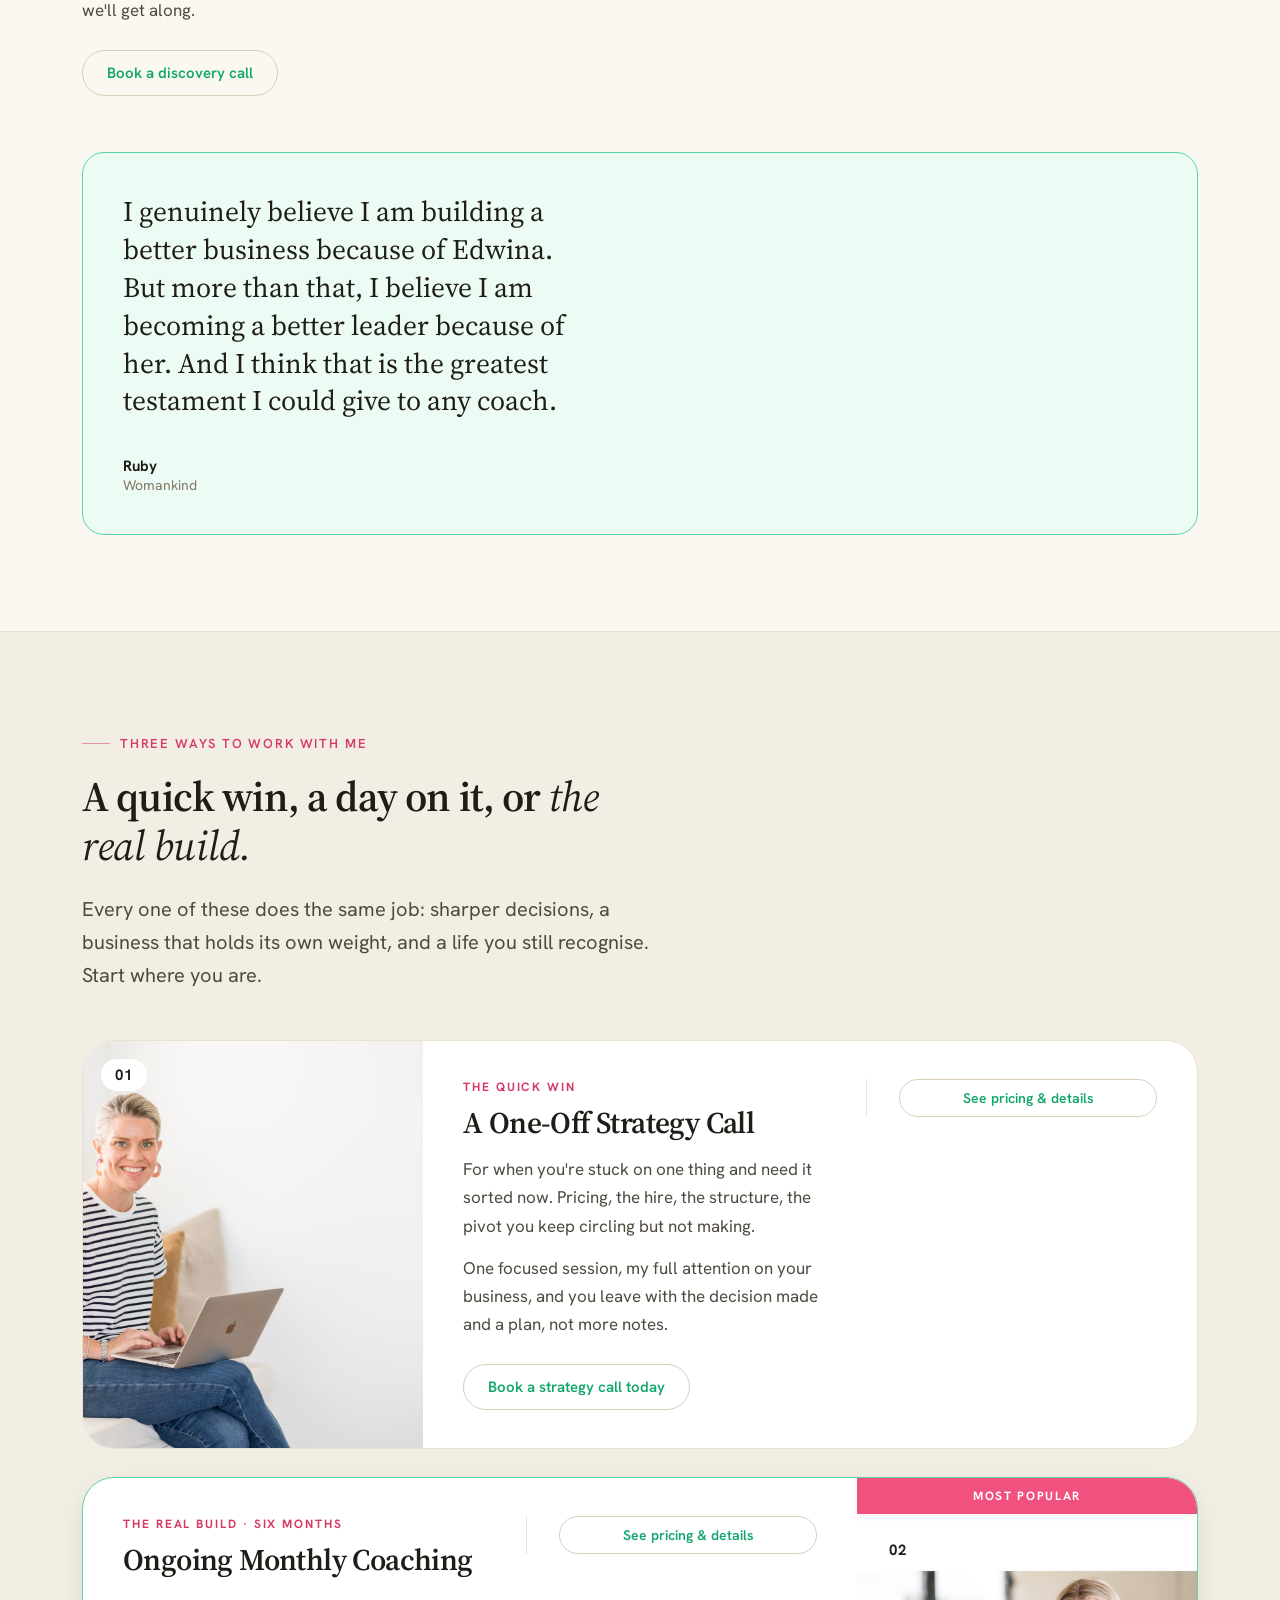
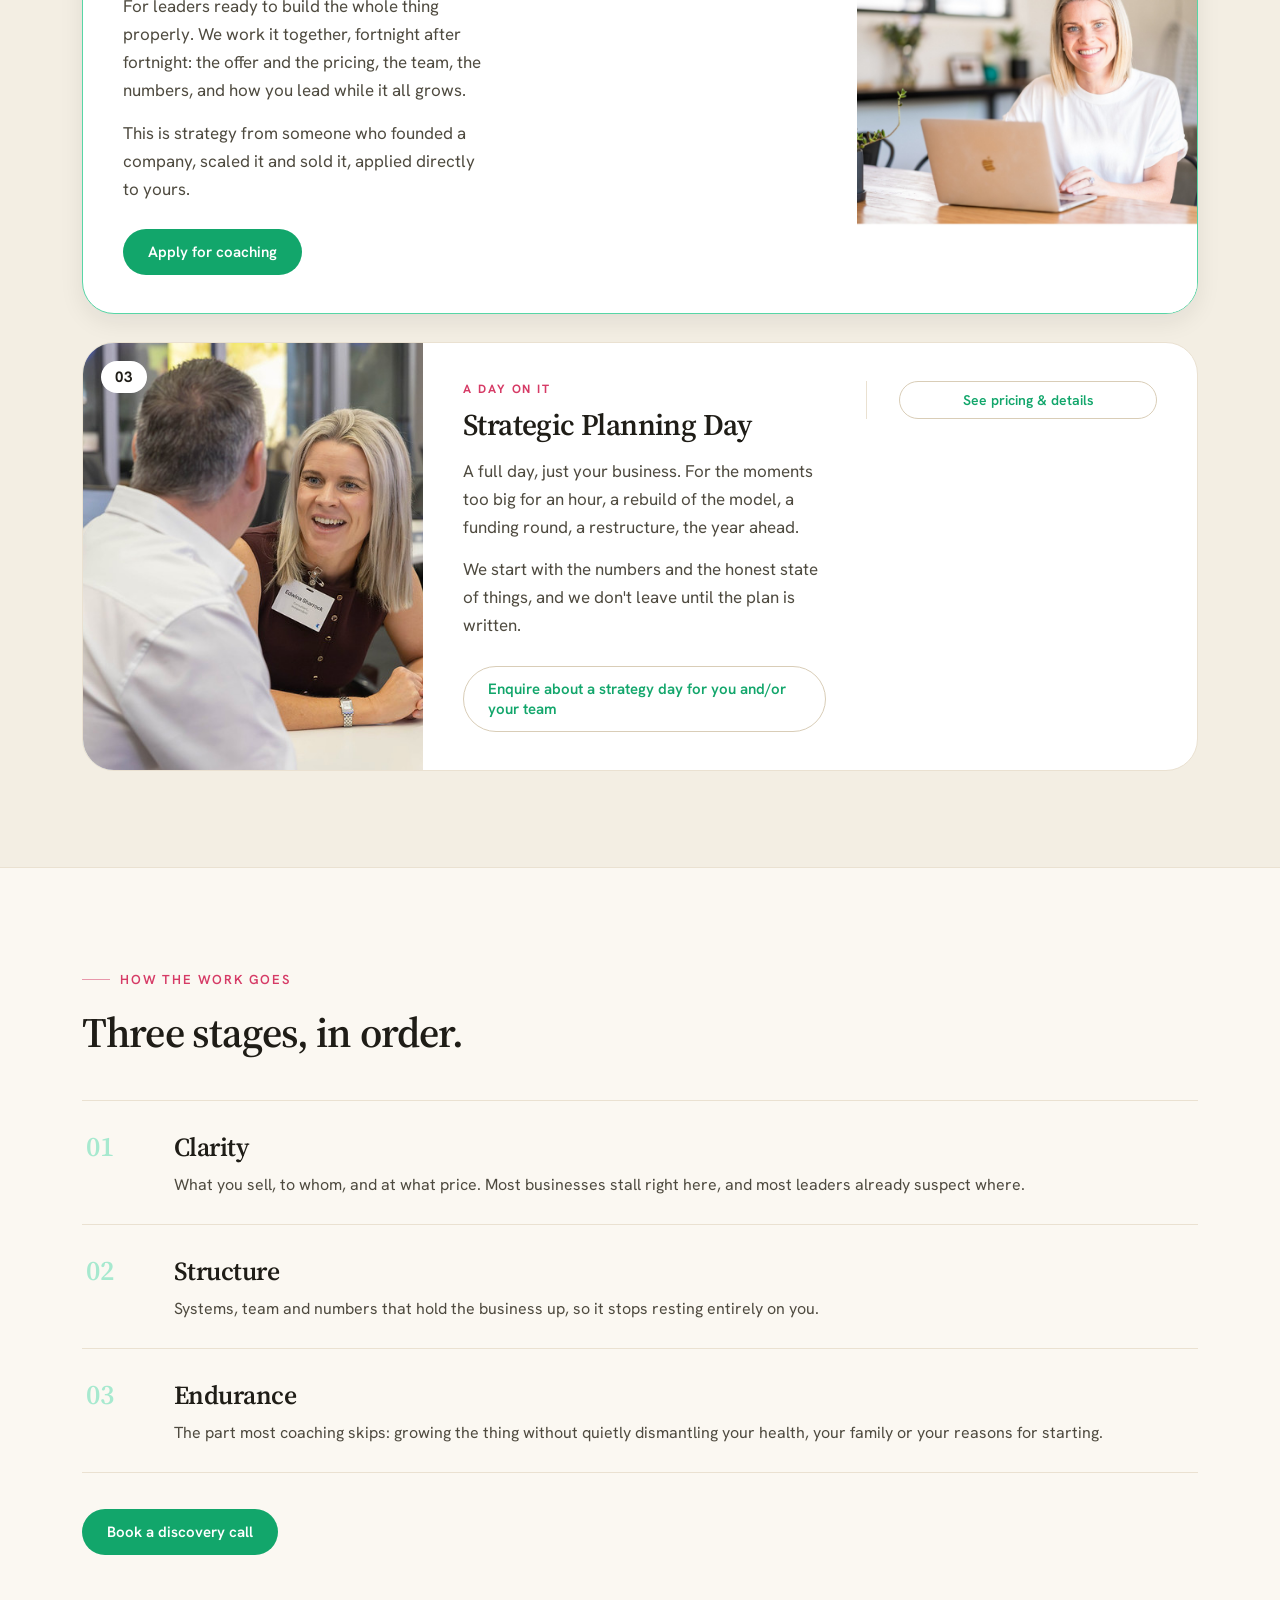
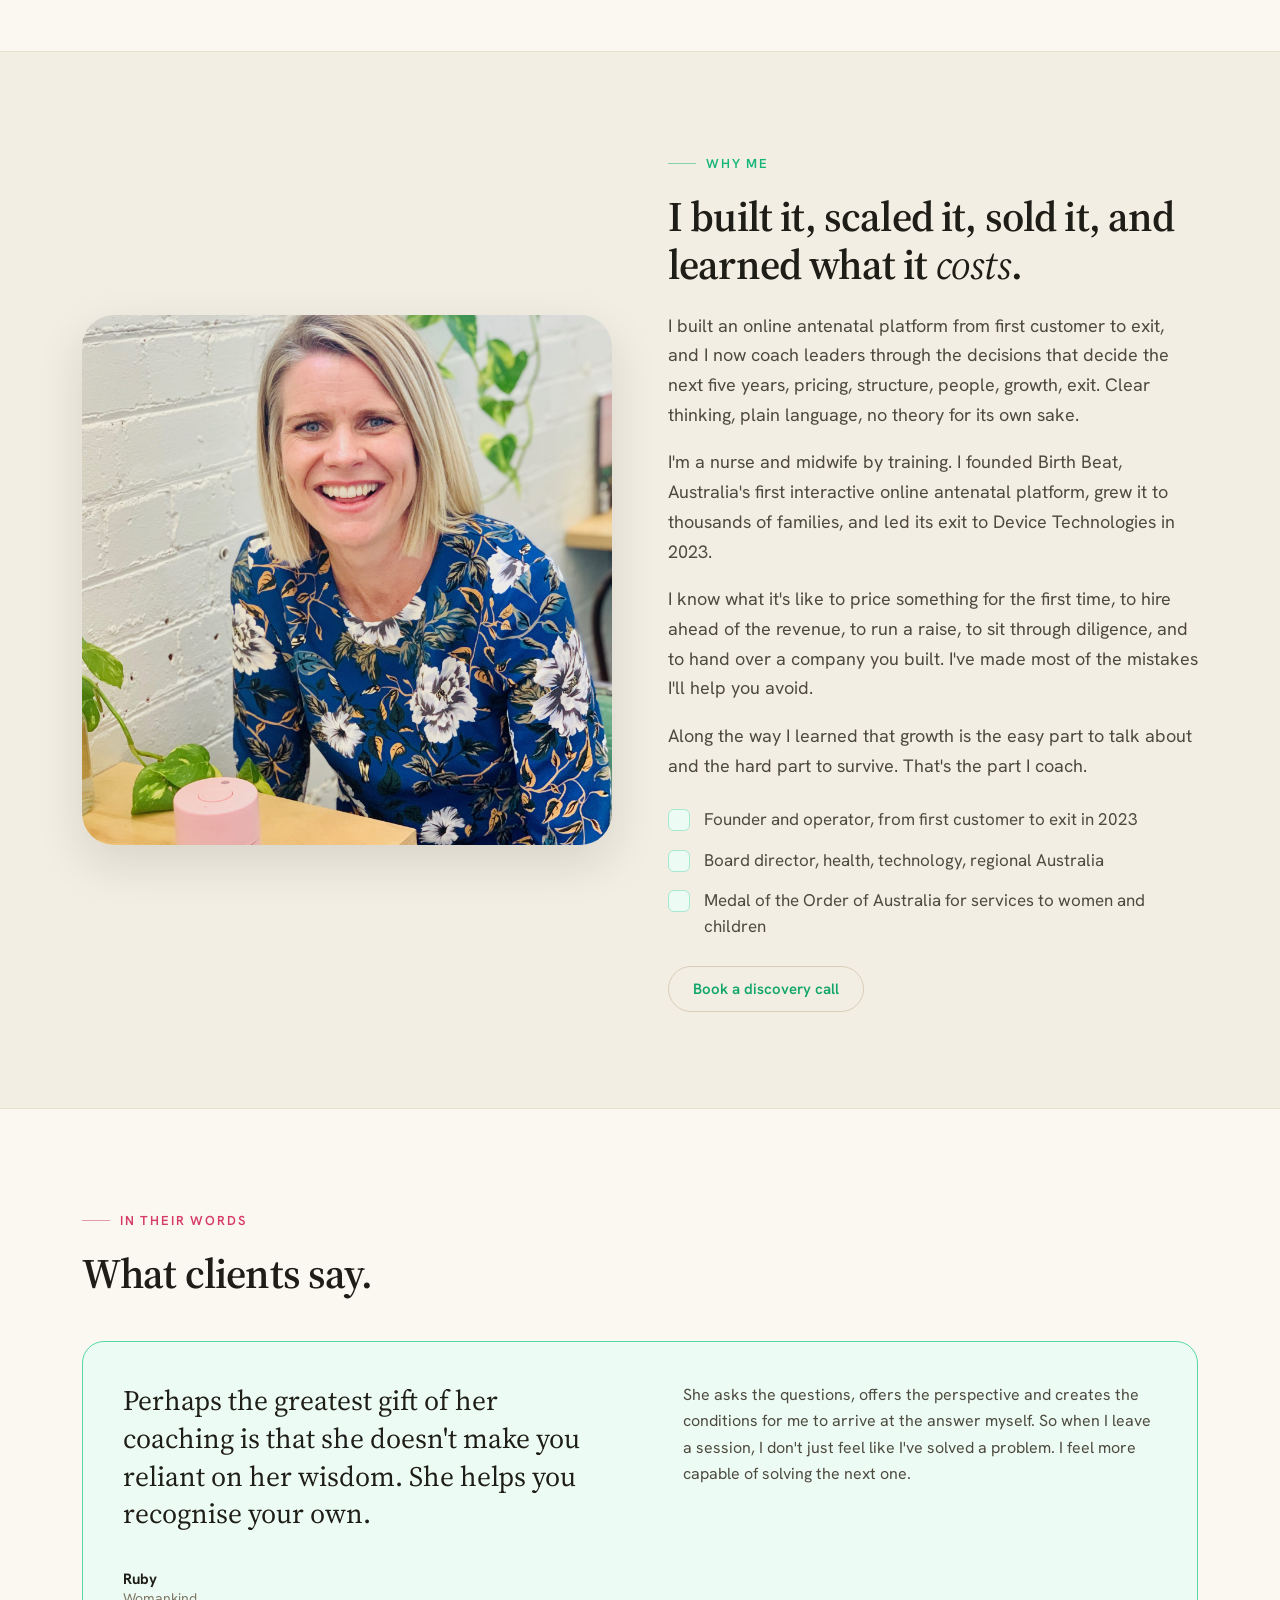
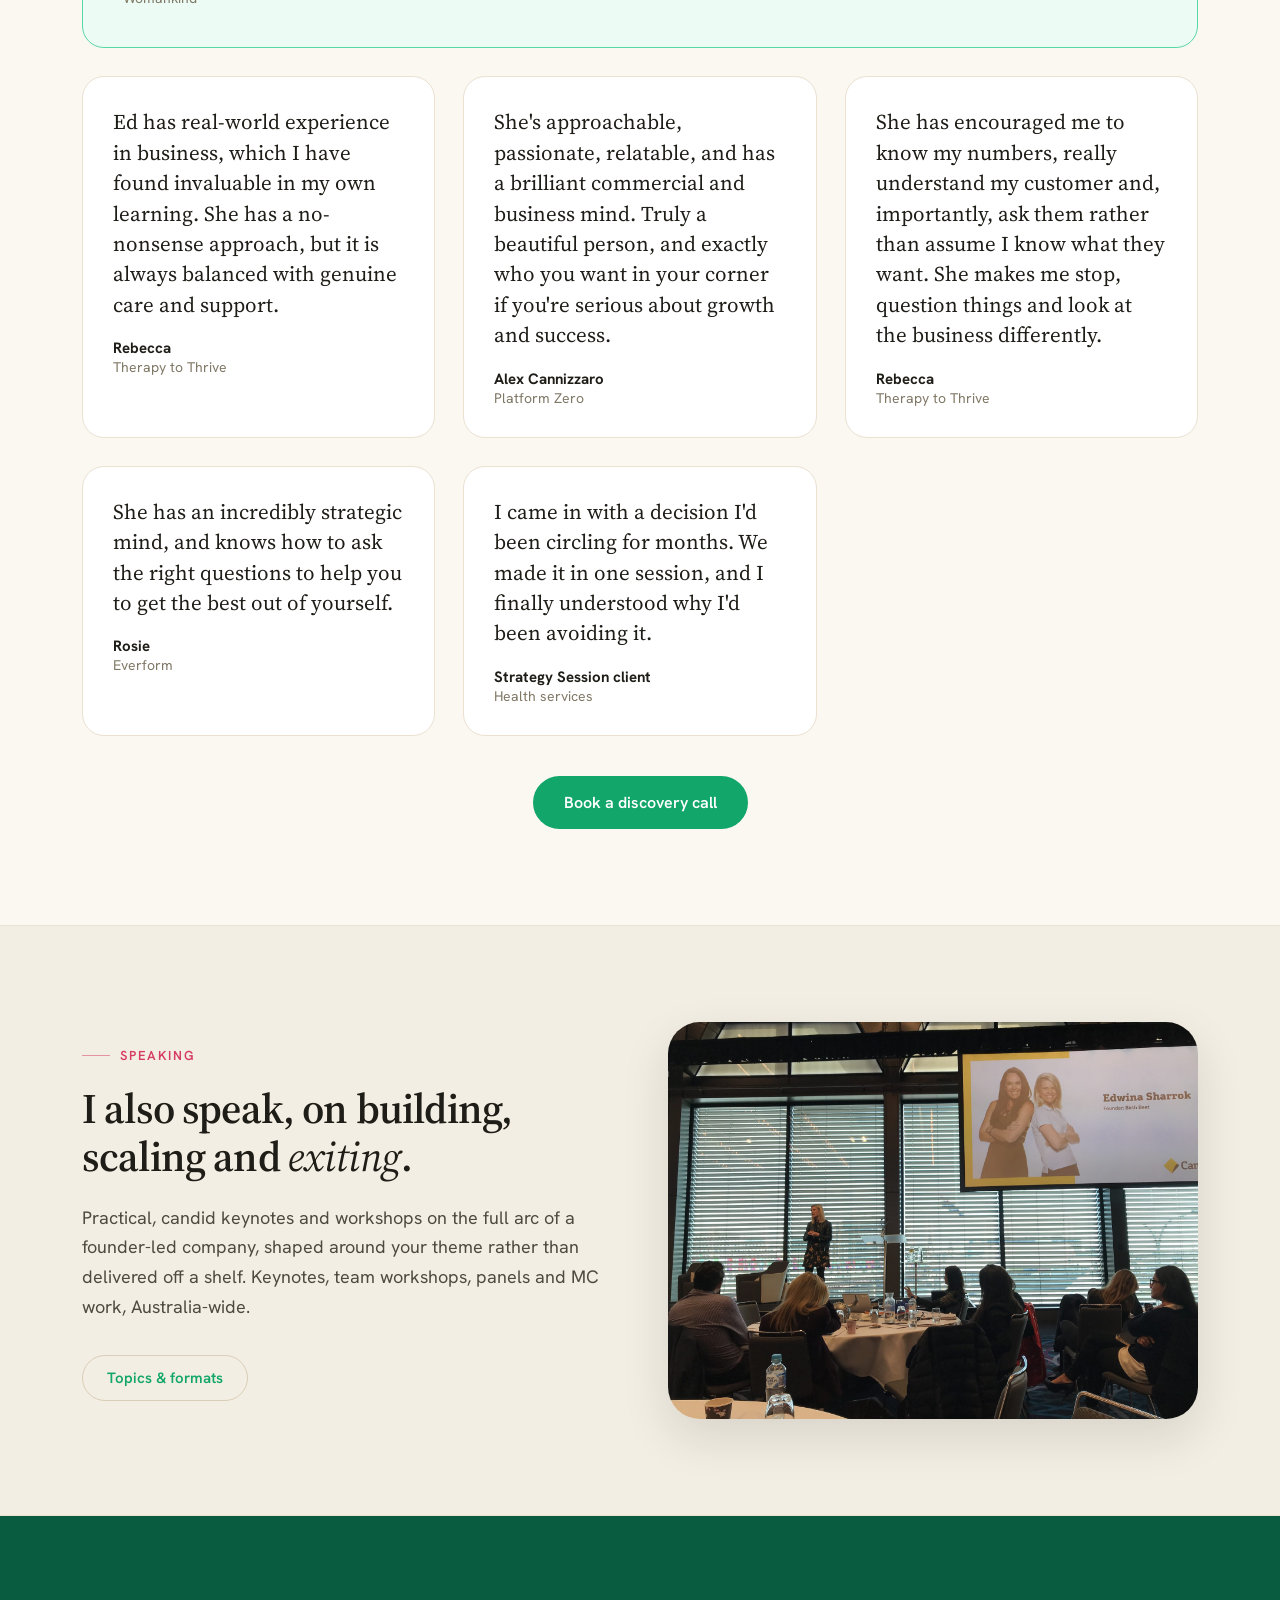
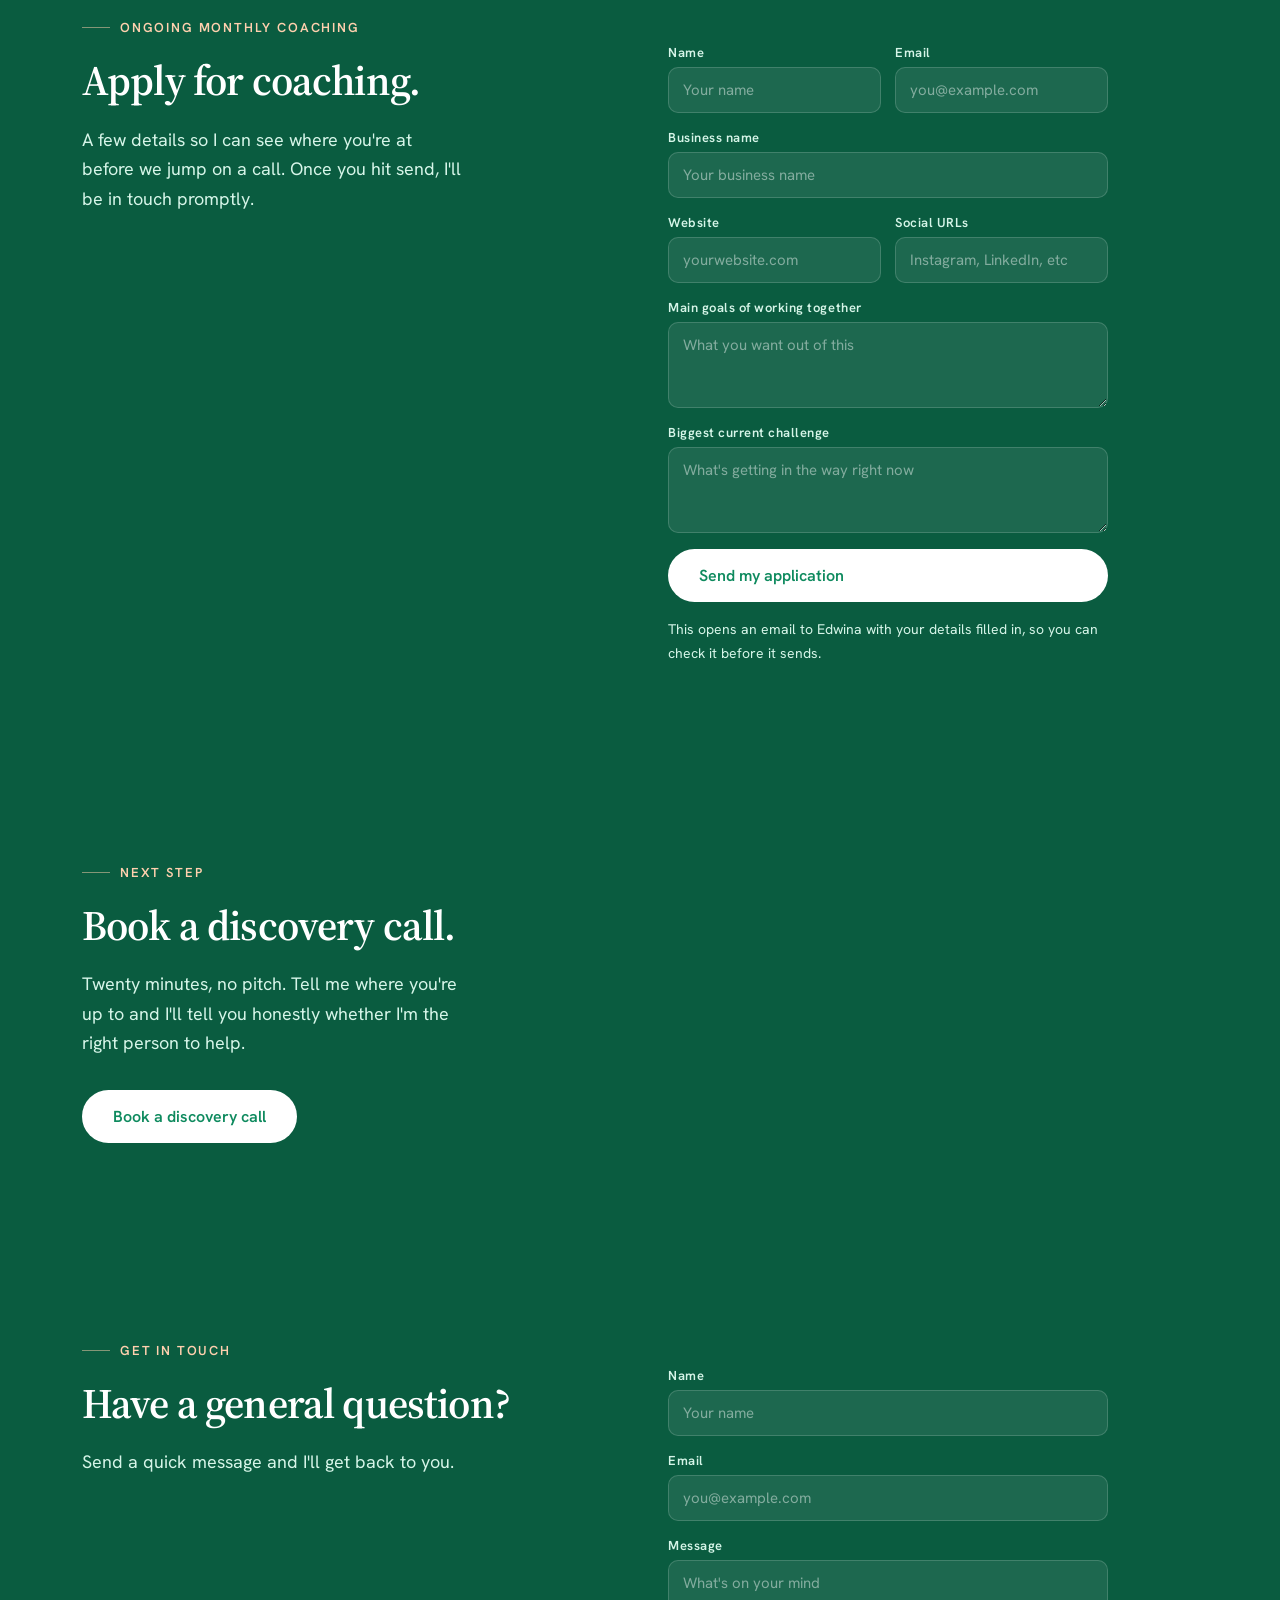
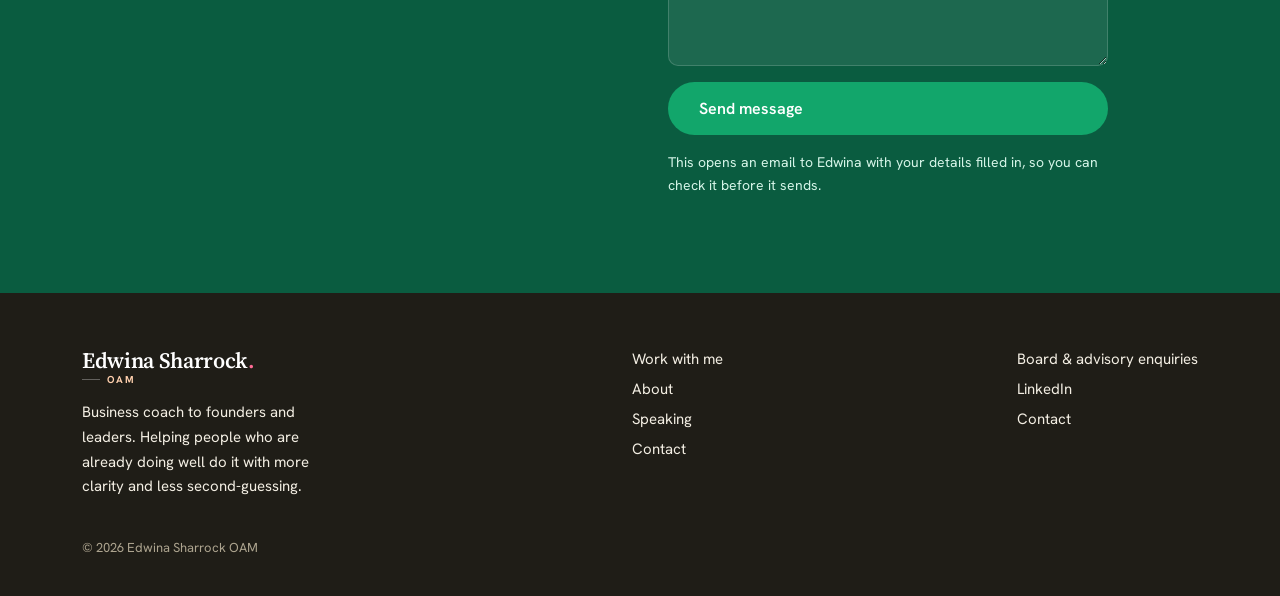
==== commit 2c6ae1fb: "Add files via upload" ====
--- a/index.html
+++ b/index.html
@@ -10,7 +10,8 @@
 <header class="nav">
   <div class="wrap">
     <a class="mark" href="index.html"><b>Edwina Sharrock<span>.</span></b><i><em></em><s>OAM</s></i></a>
-    <nav class="navlinks">
+    <button type="button" class="nav-toggle" id="nav-toggle" aria-label="Menu" aria-expanded="false"><span></span><span></span><span></span></button>
+    <nav class="navlinks" id="nav-links">
       <a href="work-with-me.html">Work with me</a>
       <a href="#about">About</a>
       <a href="#proof">Clients</a>
@@ -19,6 +20,25 @@
     </nav>
   </div>
 </header>
+<script>
+(function(){
+  var toggle = document.getElementById("nav-toggle");
+  var links = document.getElementById("nav-links");
+  if (!toggle || !links) return;
+  toggle.addEventListener("click", function(){
+    var open = links.classList.toggle("open");
+    toggle.classList.toggle("open", open);
+    toggle.setAttribute("aria-expanded", open ? "true" : "false");
+  });
+  links.querySelectorAll("a").forEach(function(a){
+    a.addEventListener("click", function(){
+      links.classList.remove("open");
+      toggle.classList.remove("open");
+      toggle.setAttribute("aria-expanded", "false");
+    });
+  });
+})();
+</script>
 <main>
 
 <section class="hero">
@@ -113,7 +133,7 @@
             <h3>Ongoing Monthly Coaching</h3>
             <p>For leaders ready to build the whole thing properly. We work it together, fortnight after fortnight: the offer and the pricing, the team, the numbers, and how you lead while it all grows.</p>
             <p>This is strategy from someone who founded a company, scaled it and sold it, applied directly to yours.</p>
-            <div class="cta-row" style="margin-top:26px"><a class="btn btn-primary" href="https://calendly.com/edwinasharrock/coaching-with-edwina-discovery-call" target="_blank" rel="noopener">Apply for coaching</a></div>
+            <div class="cta-row" style="margin-top:26px"><a class="btn btn-primary" href="#apply">Apply for coaching</a></div>
           </div>
           <div class="offer-side offer-reveal">
             <button type="button" class="btn btn-secondary btn-sm offer-reveal-btn">See pricing &amp; details</button>
@@ -242,6 +262,70 @@
   </div>
 </section>
 
+<section id="apply" class="dark">
+  <div class="wrap grid-2" style="align-items:start">
+    <div>
+      <span class="eyebrow on-dark">Ongoing Monthly Coaching</span>
+      <h2 style="margin-top:20px">Apply for coaching.</h2>
+      <p style="margin-top:20px;font-size:18px;max-width:38ch">A few details so I can see where you're at before we jump on a call. Once you hit send, I'll be in touch promptly.</p>
+    </div>
+    <div id="coaching-apply-wrap">
+      <form class="form" id="coaching-apply">
+        <div class="row">
+          <div class="field">
+            <label for="ca-name">Name</label>
+            <input id="ca-name" name="name" type="text" placeholder="Your name" required>
+          </div>
+          <div class="field">
+            <label for="ca-email">Email</label>
+            <input id="ca-email" name="email" type="email" placeholder="you@example.com" required>
+          </div>
+        </div>
+        <div class="field">
+          <label for="ca-business">Business name</label>
+          <input id="ca-business" name="business" type="text" placeholder="Your business name">
+        </div>
+        <div class="row">
+          <div class="field">
+            <label for="ca-website">Website</label>
+            <input id="ca-website" name="website" type="text" placeholder="yourwebsite.com">
+          </div>
+          <div class="field">
+            <label for="ca-social">Social URLs</label>
+            <input id="ca-social" name="social" type="text" placeholder="Instagram, LinkedIn, etc">
+          </div>
+        </div>
+        <div class="field">
+          <label for="ca-goals">Main goals of working together</label>
+          <textarea id="ca-goals" name="goals" rows="3" placeholder="What you want out of this"></textarea>
+        </div>
+        <div class="field">
+          <label for="ca-challenge">Biggest current challenge</label>
+          <textarea id="ca-challenge" name="challenge" rows="3" placeholder="What's getting in the way right now"></textarea>
+        </div>
+        <button type="submit" class="btn btn-light btn-lg">Send my application</button>
+        <p class="form-note">This opens an email to Edwina with your details filled in, so you can check it before it sends.</p>
+      </form>
+      <div id="coaching-apply-done" hidden>
+        <p style="font-size:18px;color:var(--paper-0);max-width:38ch">Thanks, that's landed with me. I'll be in touch promptly.</p>
+      </div>
+    </div>
+  </div>
+</section>
+<script>
+document.getElementById('coaching-apply').addEventListener('submit', function(e){
+  e.preventDefault();
+  var name = this.name.value, email = this.email.value, business = this.business.value,
+      website = this.website.value, social = this.social.value, goals = this.goals.value, challenge = this.challenge.value;
+  var subject = 'Coaching application from ' + name;
+  var body = 'Name: ' + name + '\nEmail: ' + email + '\nBusiness: ' + business + '\nWebsite: ' + website + '\nSocial: ' + social +
+    '\n\nMain goals of working together:\n' + goals + '\n\nBiggest current challenge:\n' + challenge;
+  window.location.href = 'mailto:edwinasharrock@gmail.com?subject=' + encodeURIComponent(subject) + '&body=' + encodeURIComponent(body);
+  document.getElementById('coaching-apply').hidden = true;
+  document.getElementById('coaching-apply-done').hidden = false;
+});
+</script>
+
 <section id="contact" class="dark">
   <div class="wrap">
     <div>
@@ -249,6 +333,37 @@
       <h2 style="margin-top:20px">Book a discovery call.</h2>
       <p style="margin-top:20px;font-size:18px;max-width:38ch">Twenty minutes, no pitch. Tell me where you're up to and I'll tell you honestly whether I'm the right person to help.</p>
       <div class="cta-row" style="margin-top:32px"><a class="btn btn-light btn-lg" href="https://calendly.com/edwinasharrock/coaching-with-edwina-discovery-call" target="_blank" rel="noopener">Book a discovery call</a></div>
+    </div>
+  </div>
+</section>
+
+<section id="general-contact" class="dark">
+  <div class="wrap grid-2" style="align-items:start">
+    <div>
+      <span class="eyebrow on-dark">Get in touch</span>
+      <h2 style="margin-top:20px">Have a general question?</h2>
+      <p style="margin-top:20px;font-size:18px;max-width:38ch">Send a quick message and I'll get back to you.</p>
+    </div>
+    <div id="general-contact-wrap">
+      <form class="form" id="general-contact-form">
+        <div class="field">
+          <label for="gc-name">Name</label>
+          <input id="gc-name" name="name" type="text" placeholder="Your name" required>
+        </div>
+        <div class="field">
+          <label for="gc-email">Email</label>
+          <input id="gc-email" name="email" type="email" placeholder="you@example.com" required>
+        </div>
+        <div class="field">
+          <label for="gc-message">Message</label>
+          <textarea id="gc-message" name="message" rows="4" placeholder="What's on your mind" required></textarea>
+        </div>
+        <button type="submit" class="btn btn-primary btn-lg">Send message</button>
+        <p class="form-note">This opens an email to Edwina with your details filled in, so you can check it before it sends.</p>
+      </form>
+      <div id="general-contact-done" hidden>
+        <p style="font-size:18px;color:var(--paper-0);max-width:38ch">Thanks, that's landed with me. I'll be in touch soon.</p>
+      </div>
     </div>
   </div>
 </section>
@@ -261,6 +376,15 @@
   details.hidden = false;
   btn.remove();
 });
+document.getElementById('general-contact-form').addEventListener('submit', function(e){
+  e.preventDefault();
+  var name = this.name.value, email = this.email.value, message = this.message.value;
+  var subject = 'Website enquiry from ' + name;
+  var body = 'Name: ' + name + '\nEmail: ' + email + '\n\n' + message;
+  window.location.href = 'mailto:edwinasharrock@gmail.com?subject=' + encodeURIComponent(subject) + '&body=' + encodeURIComponent(body);
+  document.getElementById('general-contact-form').hidden = true;
+  document.getElementById('general-contact-done').hidden = false;
+});
 </script>
 </main>
 
@@ -271,7 +395,7 @@
       <p style="max-width:32ch;margin:0;font-size:15px;color:var(--paper-2)">Business coach to founders and leaders. Helping people who are already doing well do it with more clarity and less second-guessing.</p>
     </div>
     <nav><a href="work-with-me.html">Work with me</a><a href="#about">About</a><a href="speaking.html">Speaking</a><a href="#contact">Contact</a></nav>
-    <nav><a href="#contact">Board &amp; advisory enquiries</a><a href="https://www.linkedin.com/">LinkedIn</a><a href="mailto:edwinasharrock@gmail.com">edwinasharrock@gmail.com</a></nav>
+    <nav><a href="#contact">Board &amp; advisory enquiries</a><a href="https://www.linkedin.com/in/edwina-sharrock/" target="_blank" rel="noopener">LinkedIn</a><a href="#general-contact">Contact</a></nav>
   </div>
   <div class="wrap"><small>&copy; 2026 Edwina Sharrock OAM</small></div>
 </footer>
--- a/site.css
+++ b/site.css
@@ -17,6 +17,18 @@
 .navlinks a{font-size:15px;font-weight:500;color:var(--ink-soft)}
 .navlinks a:hover{color:var(--blossom-600);text-decoration:none}
 .navlinks a.on{color:var(--blossom-600)}
+.nav-toggle{display:none;background:none;border:0;cursor:pointer;padding:8px;margin:-8px;flex-direction:column;justify-content:center;gap:5px}
+.nav-toggle span{display:block;width:22px;height:2px;background:var(--ink);border-radius:2px;transition:transform .2s ease,opacity .2s ease}
+.nav-toggle.open span:nth-child(1){transform:translateY(7px) rotate(45deg)}
+.nav-toggle.open span:nth-child(2){opacity:0}
+.nav-toggle.open span:nth-child(3){transform:translateY(-7px) rotate(-45deg)}
+@media (max-width:820px){
+  .nav-toggle{display:flex}
+  .navlinks{position:fixed;top:76px;left:0;right:0;background:var(--paper-0);border-bottom:1px solid var(--border);flex-direction:column;align-items:flex-start;gap:0;padding:0 32px;max-height:0;overflow:hidden;transition:max-height .25s ease}
+  .navlinks.open{max-height:420px;padding:8px 32px 24px}
+  .navlinks a{width:100%;padding:14px 0;border-bottom:1px solid var(--border);font-size:16px}
+  .navlinks a.btn{width:auto;margin-top:16px;border-bottom:0}
+}
 /* buttons */
 .btn{font-family:var(--font-sans);font-weight:600;font-size:15px;display:inline-flex;align-items:center;gap:9px;border:1px solid transparent;cursor:pointer;border-radius:var(--radius-pill);padding:12px 24px;transition:all .16s var(--ease-out)}
 .btn:hover{text-decoration:none}
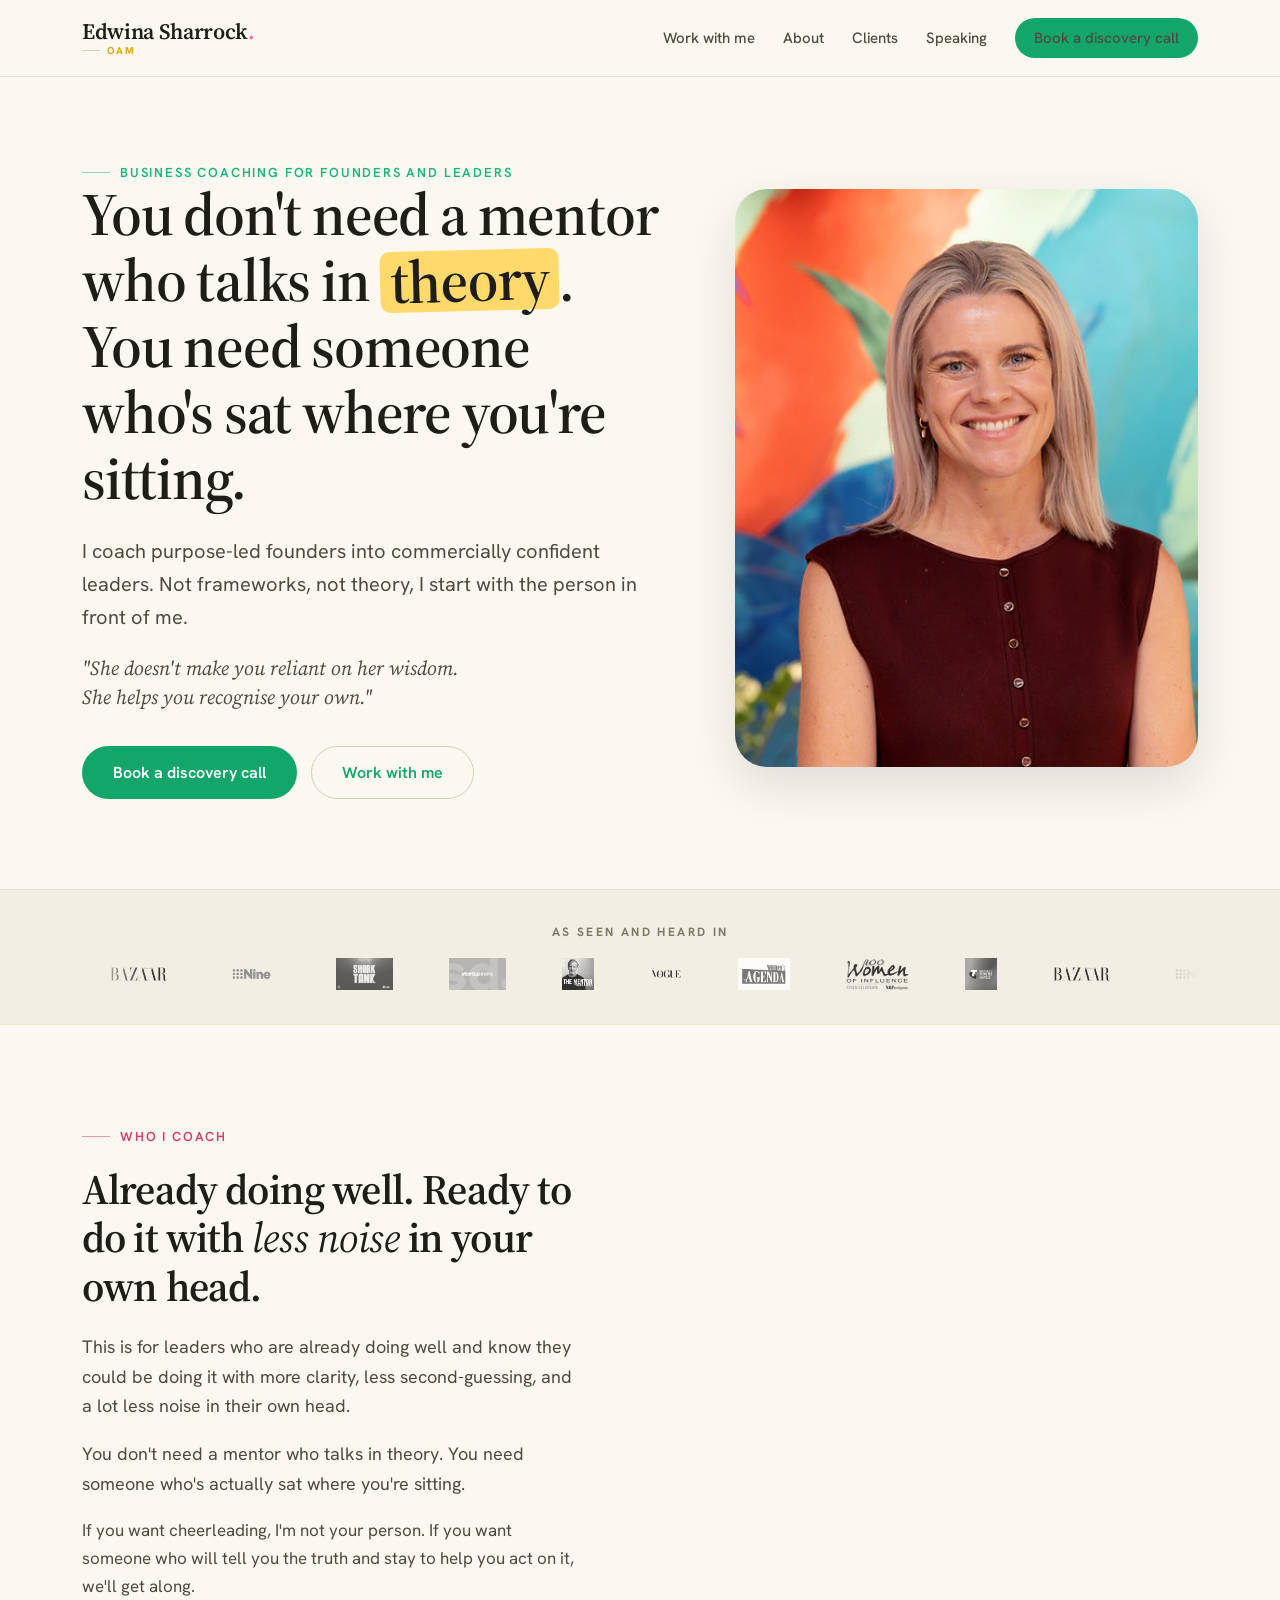
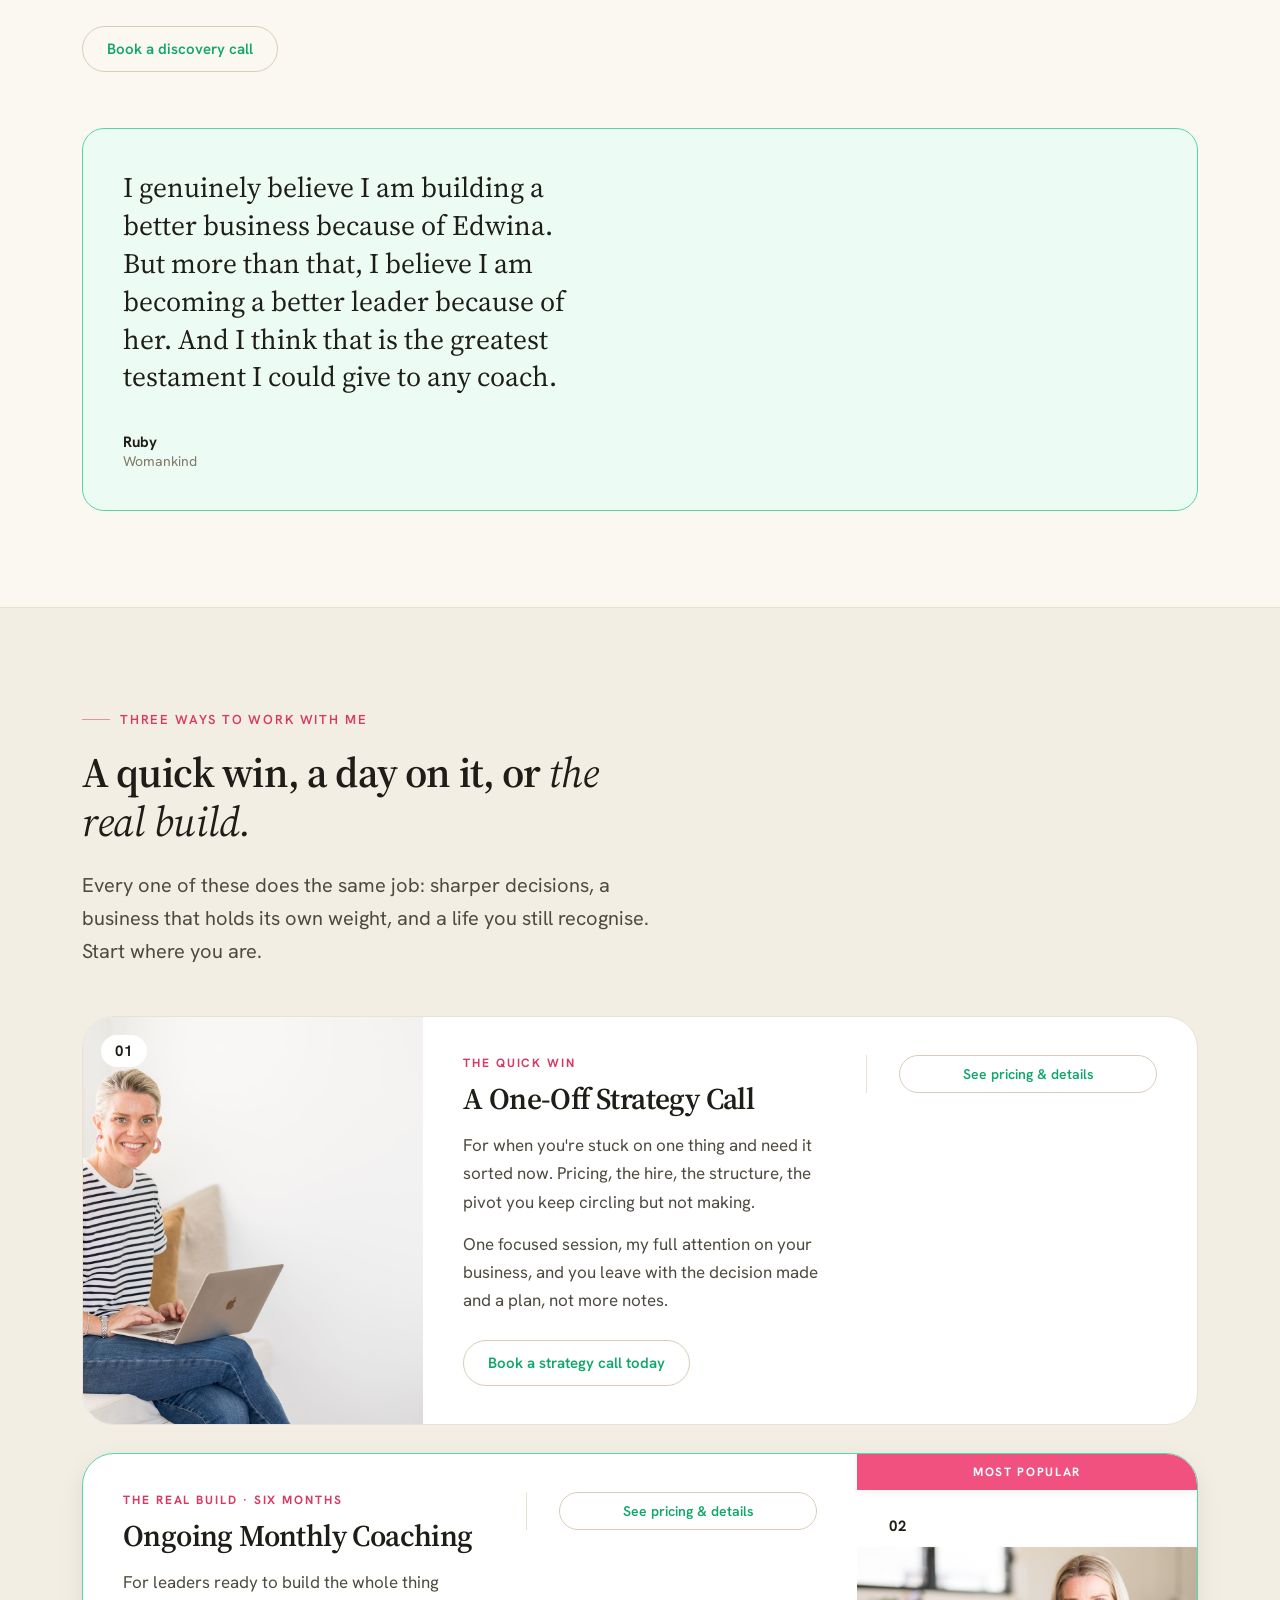
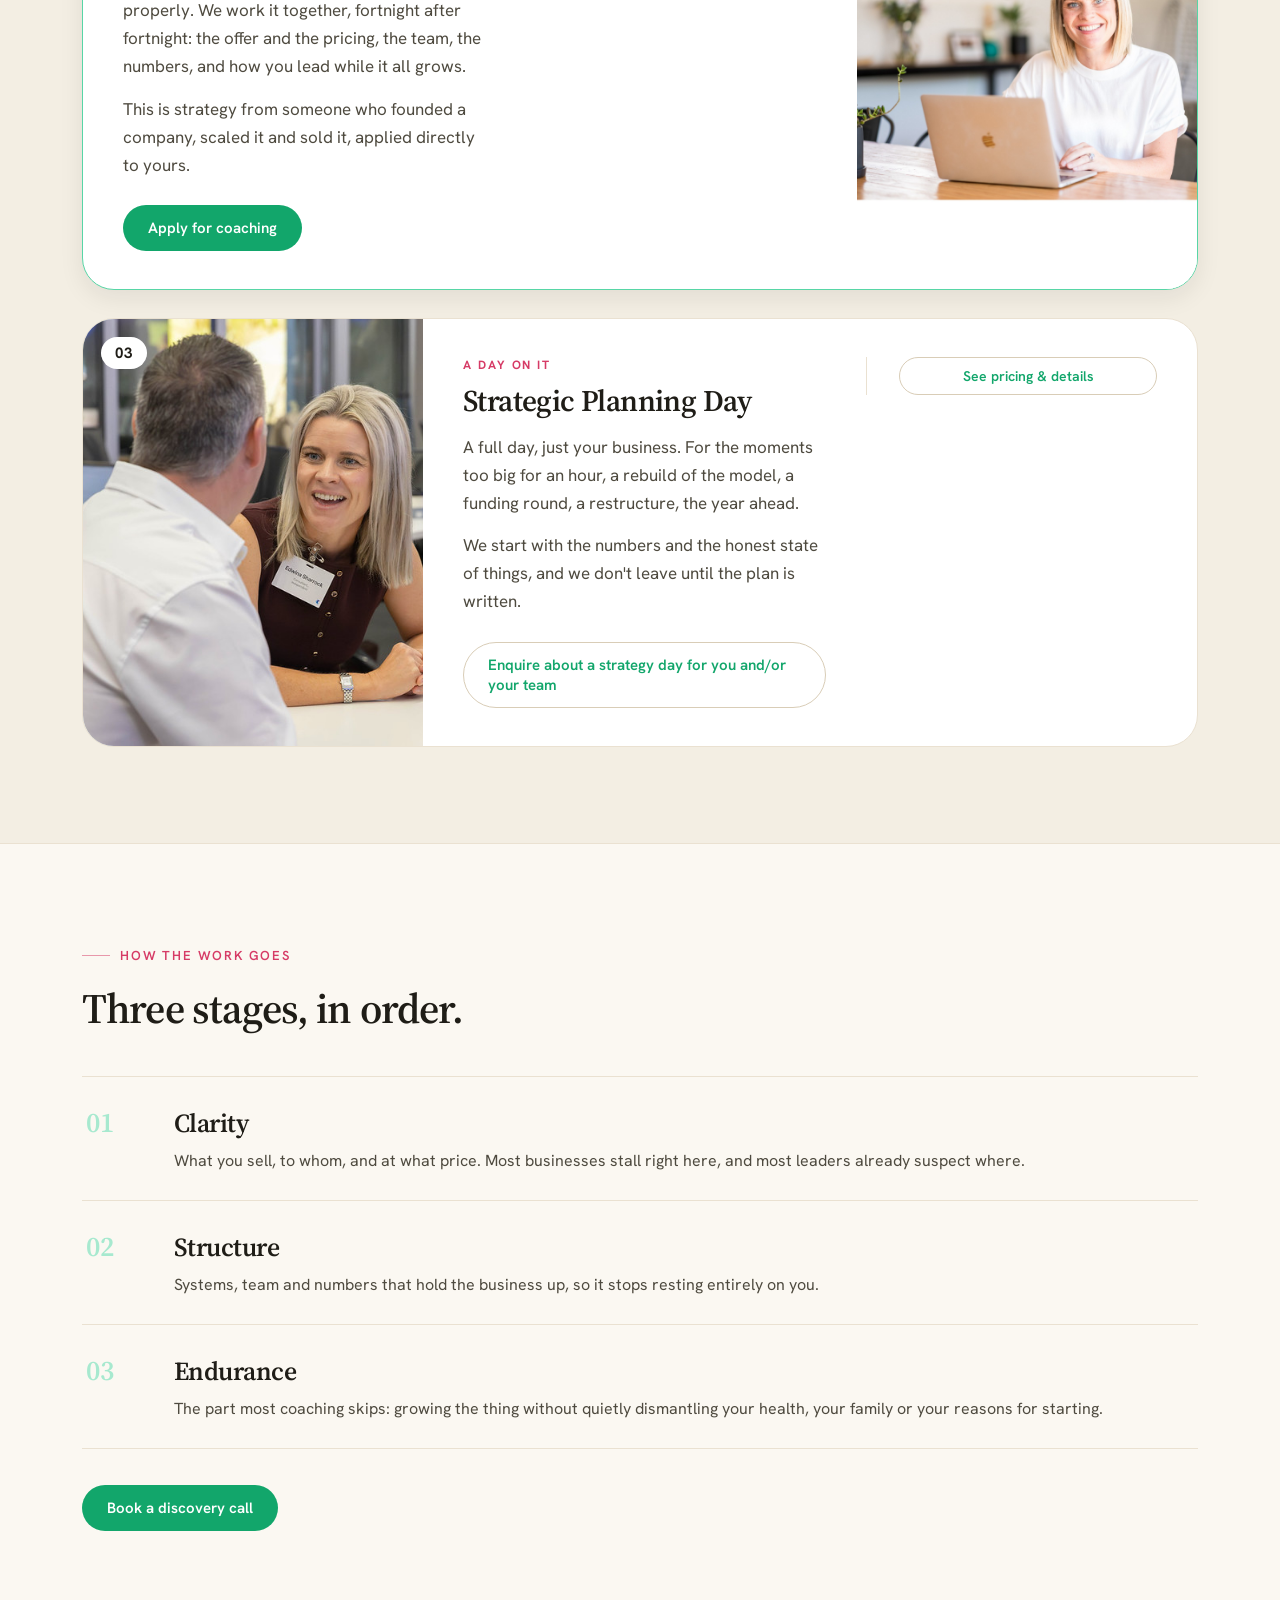
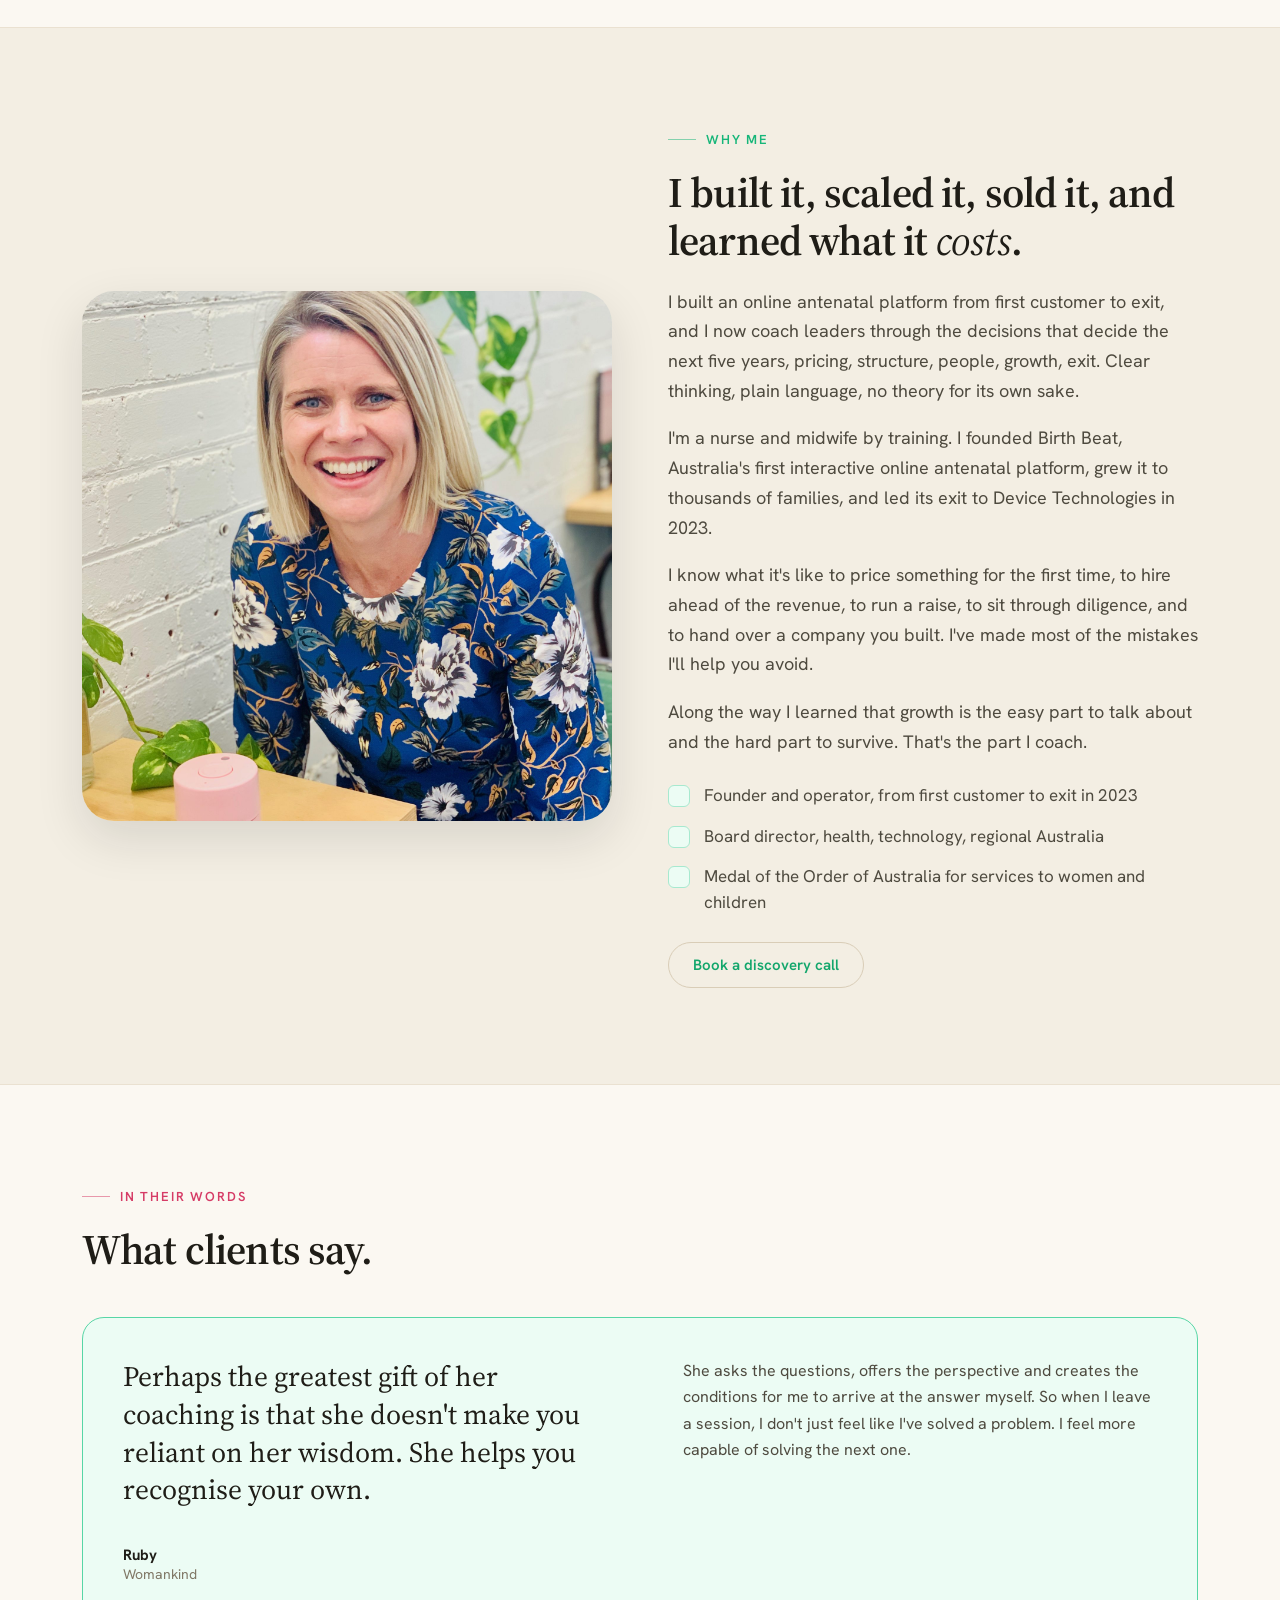
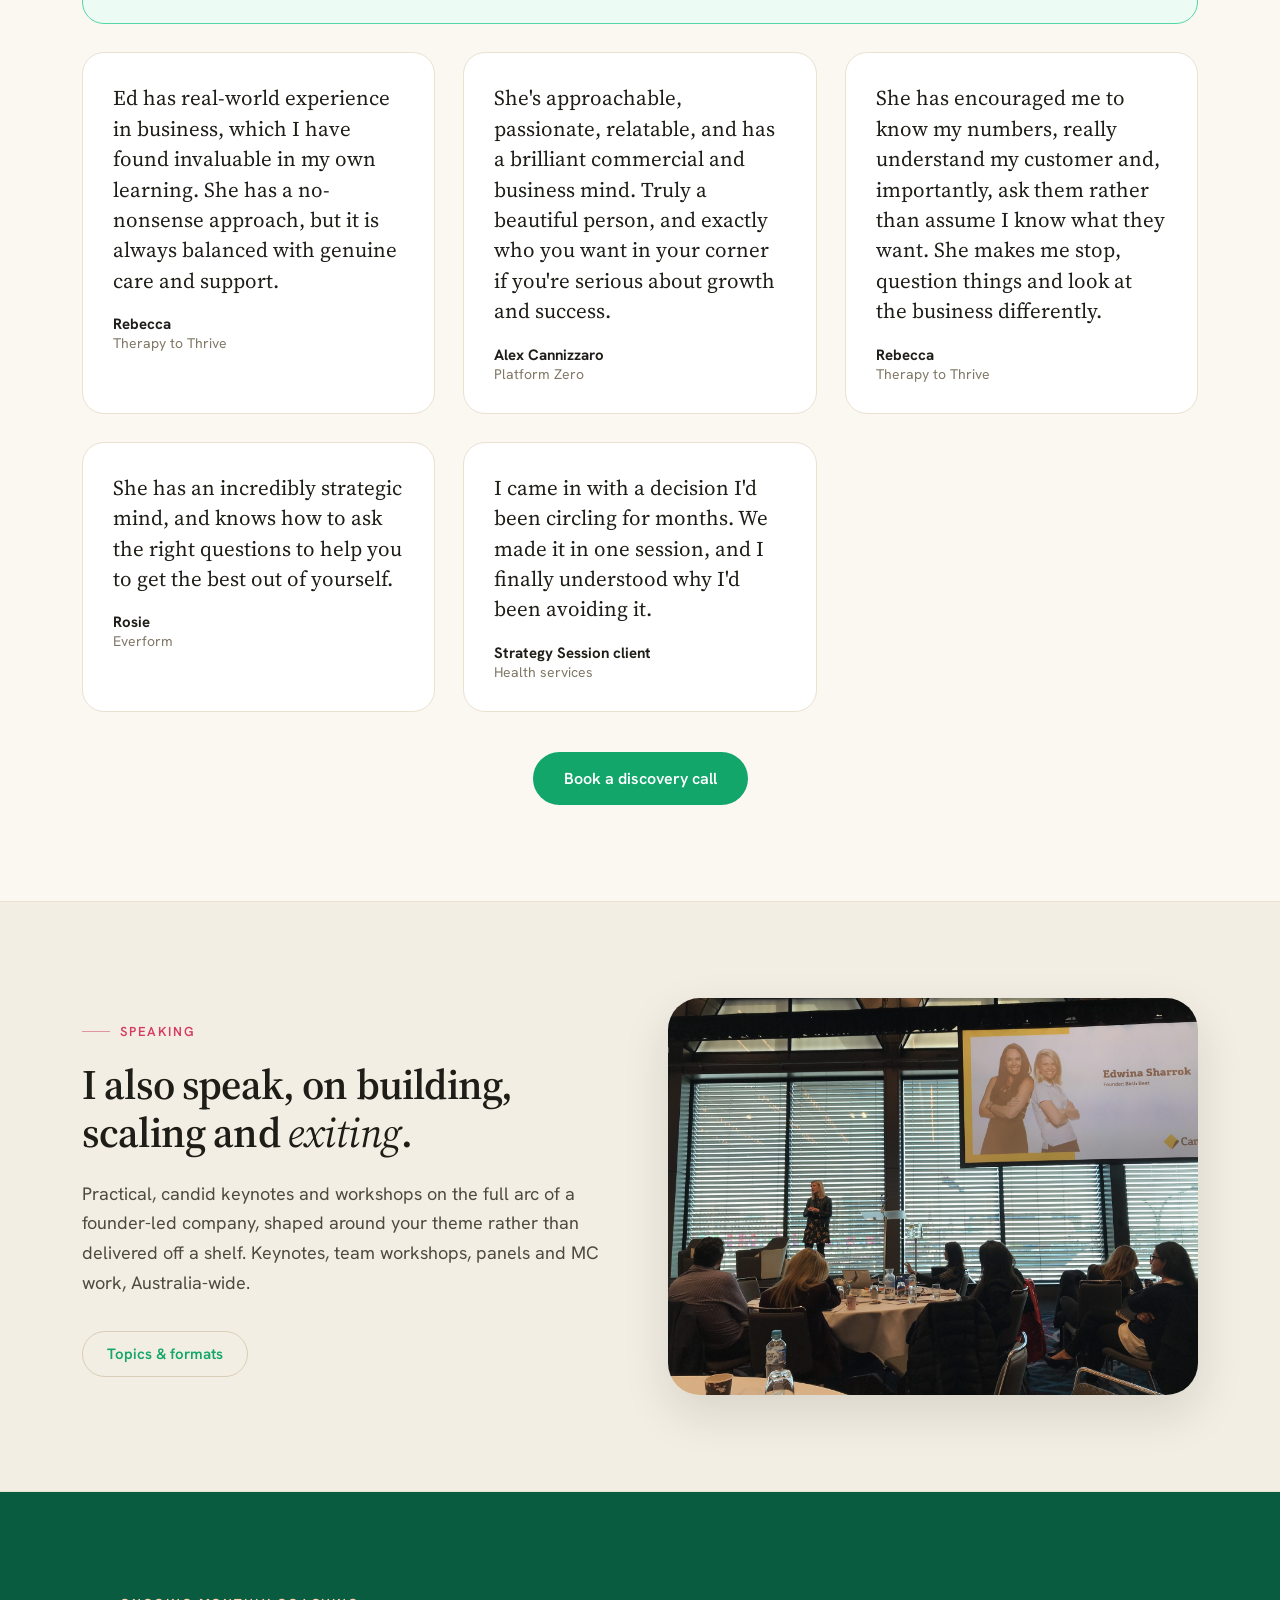
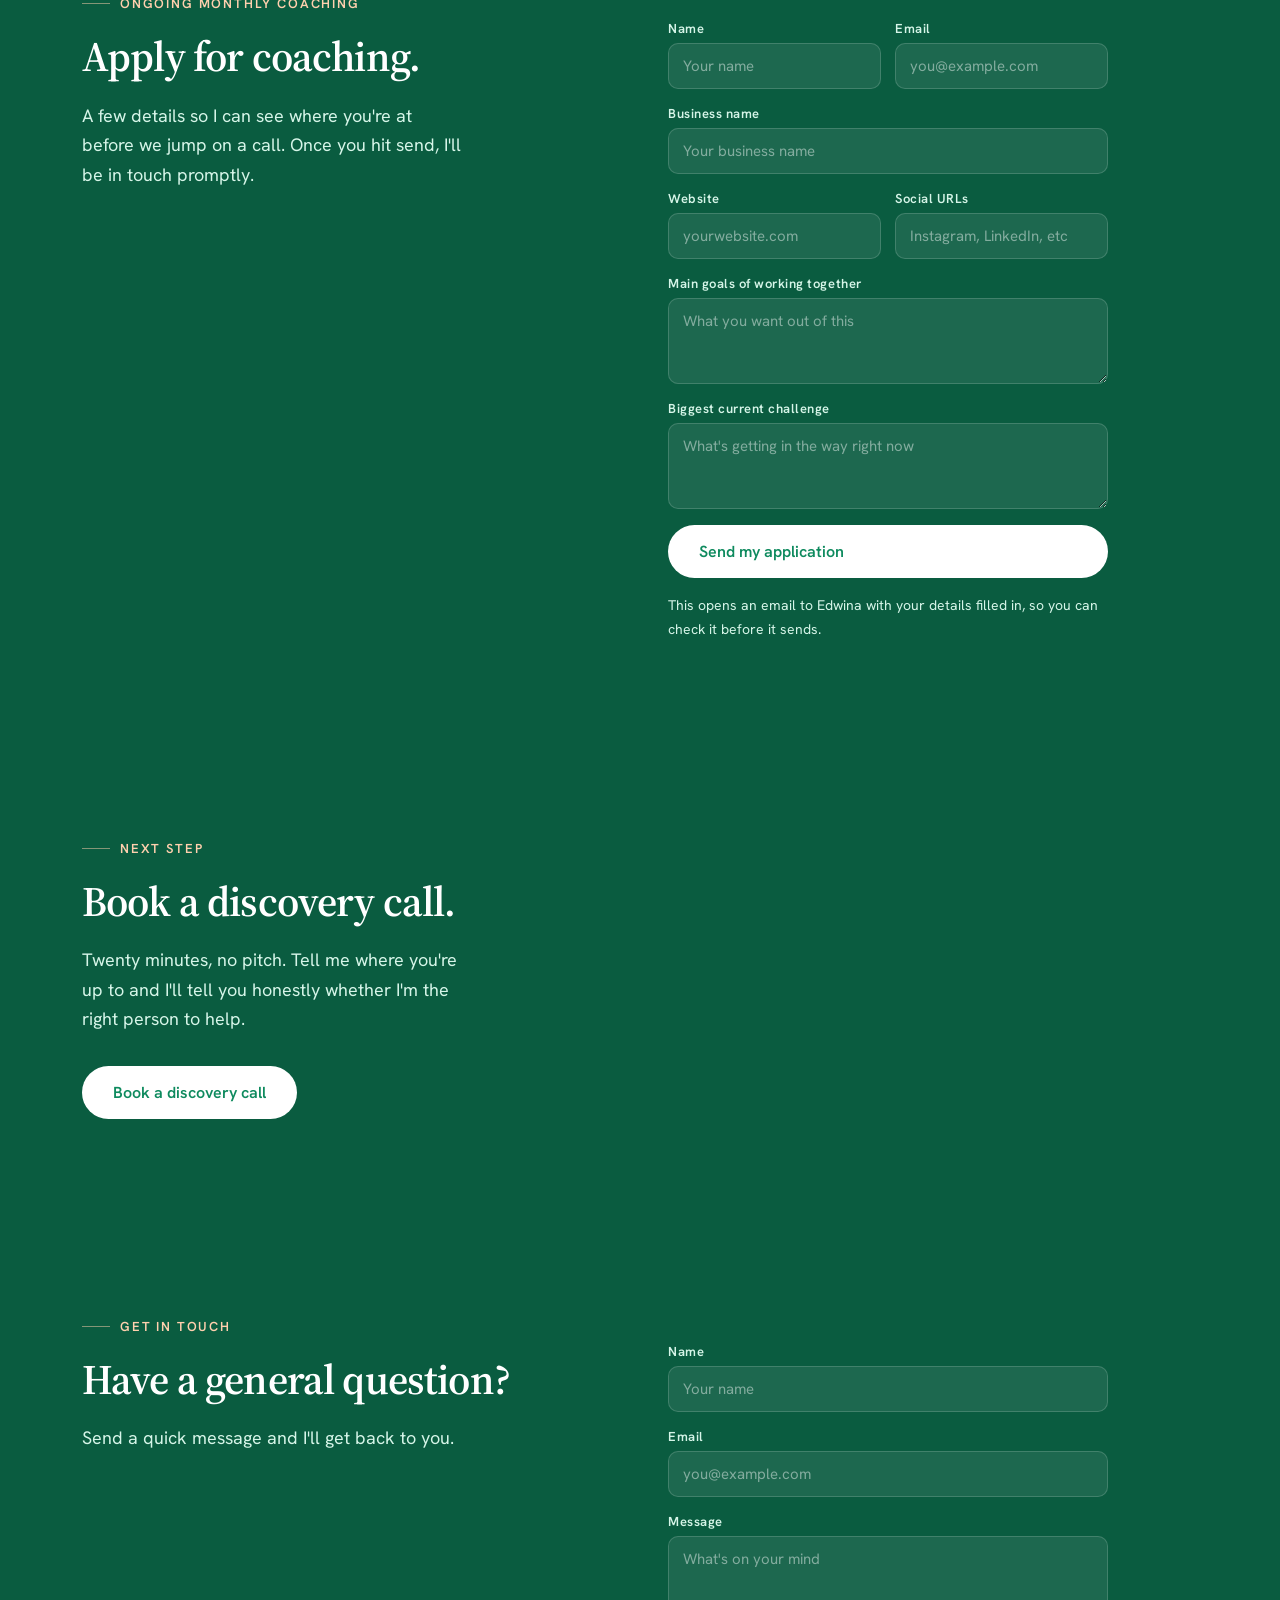
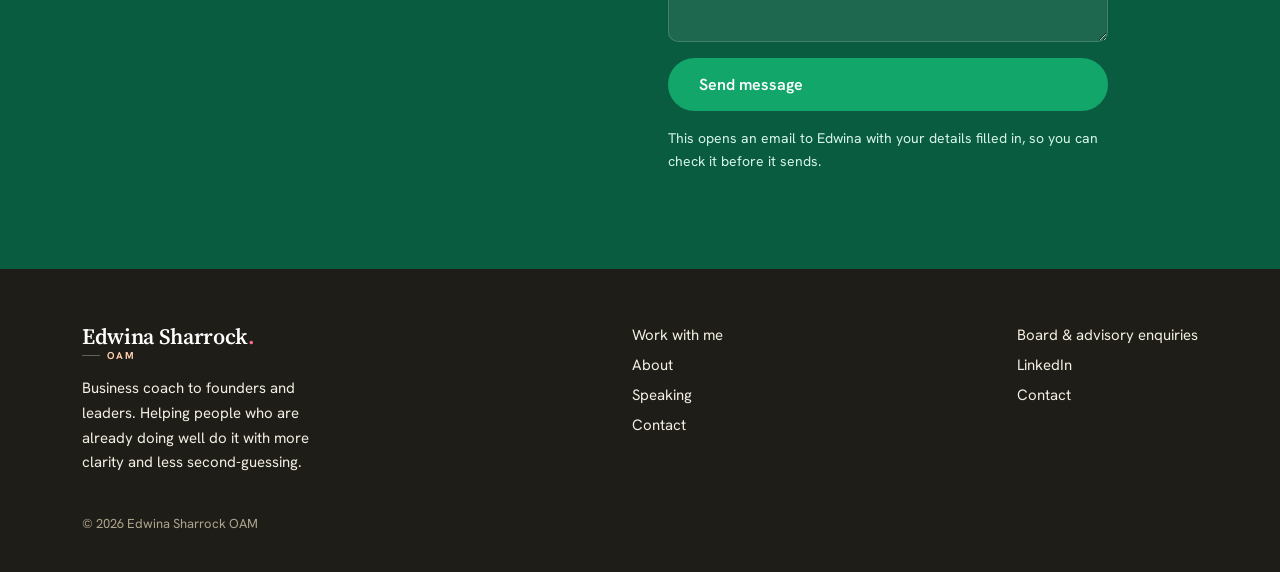
==== commit 05c3ee10: "Add files via upload" ====
--- a/index.html
+++ b/index.html
@@ -62,16 +62,27 @@
 <div class="press band">
   <div class="wrap">
     <small>As seen and heard in</small>
-    <div class="logo-row" style="justify-content:center">
-      <div class="logo-card"><img src="assets/logos/harpers-bazaar.png" alt="Harper's Bazaar"></div>
-      <div class="logo-card"><img src="assets/logos/nine.png" alt="Nine"></div>
-      <div class="logo-card"><img src="assets/logos/shark-tank.jpg" alt="Shark Tank"></div>
-      <div class="logo-card"><img src="assets/logos/startup-daily.png" alt="Startup Daily"></div>
-      <div class="logo-card"><img src="assets/logos/the-mentor.jpg" alt="The Mentor with Mark Bouris"></div>
-      <div class="logo-card"><img src="assets/logos/vogue-australia.png" alt="Vogue Australia"></div>
-      <div class="logo-card"><img src="assets/logos/womens-agenda.jpg" alt="Women's Agenda"></div>
-      <div class="logo-card"><img src="assets/logos/afr-100-women.png" alt="AFR 100 Women of Influence"></div>
-      <div class="logo-card"><img src="assets/logos/telstra-business-awards.jpg" alt="Telstra Business Women's Awards"></div>
+    <div class="marquee">
+      <div class="marquee-track">
+        <div class="logo-card"><img src="assets/logos/harpers-bazaar.png" alt="Harper's Bazaar"></div>
+        <div class="logo-card"><img src="assets/logos/nine.png" alt="Nine"></div>
+        <div class="logo-card"><img src="assets/logos/shark-tank.jpg" alt="Shark Tank"></div>
+        <div class="logo-card"><img src="assets/logos/startup-daily.png" alt="Startup Daily"></div>
+        <div class="logo-card"><img src="assets/logos/the-mentor.jpg" alt="The Mentor with Mark Bouris"></div>
+        <div class="logo-card"><img src="assets/logos/vogue-australia.png" alt="Vogue Australia"></div>
+        <div class="logo-card"><img src="assets/logos/womens-agenda.jpg" alt="Women's Agenda"></div>
+        <div class="logo-card"><img src="assets/logos/afr-100-women.png" alt="AFR 100 Women of Influence"></div>
+        <div class="logo-card"><img src="assets/logos/telstra-business-awards.jpg" alt="Telstra Business Women's Awards"></div>
+        <div class="logo-card" aria-hidden="true"><img src="assets/logos/harpers-bazaar.png" alt=""></div>
+        <div class="logo-card" aria-hidden="true"><img src="assets/logos/nine.png" alt=""></div>
+        <div class="logo-card" aria-hidden="true"><img src="assets/logos/shark-tank.jpg" alt=""></div>
+        <div class="logo-card" aria-hidden="true"><img src="assets/logos/startup-daily.png" alt=""></div>
+        <div class="logo-card" aria-hidden="true"><img src="assets/logos/the-mentor.jpg" alt=""></div>
+        <div class="logo-card" aria-hidden="true"><img src="assets/logos/vogue-australia.png" alt=""></div>
+        <div class="logo-card" aria-hidden="true"><img src="assets/logos/womens-agenda.jpg" alt=""></div>
+        <div class="logo-card" aria-hidden="true"><img src="assets/logos/afr-100-women.png" alt=""></div>
+        <div class="logo-card" aria-hidden="true"><img src="assets/logos/telstra-business-awards.jpg" alt=""></div>
+      </div>
     </div>
   </div>
 </div>
--- a/site.css
+++ b/site.css
@@ -153,4 +153,12 @@
 .logo-row{display:flex;flex-wrap:wrap;gap:10px;align-items:center;justify-content:flex-start}
 .logo-card{background:var(--paper-0);border:1px solid var(--border);border-radius:var(--radius-md);box-shadow:var(--shadow-xs);padding:8px 14px;display:flex;align-items:center;justify-content:center;height:56px}
 .logo-card img{max-height:38px;max-width:120px;width:auto;height:auto;object-fit:contain;display:block}
+.marquee{overflow:hidden;width:100%;-webkit-mask-image:linear-gradient(90deg,transparent,#000 6%,#000 94%,transparent);mask-image:linear-gradient(90deg,transparent,#000 6%,#000 94%,transparent)}
+.marquee-track{display:flex;gap:0;width:max-content;animation:marquee-scroll 34s linear infinite}
+.marquee:hover .marquee-track{animation-play-state:paused}
+@keyframes marquee-scroll{from{transform:translateX(0)}to{transform:translateX(-50%)}}
+.marquee .logo-card{background:transparent;border:0;box-shadow:none;padding:0 28px;height:auto}
+.marquee .logo-card img{max-height:32px;filter:grayscale(1) contrast(1.15) brightness(1.05);opacity:.8;transition:opacity .2s ease,filter .2s ease}
+.marquee .logo-card:hover img{filter:grayscale(0);opacity:1}
+@media (prefers-reduced-motion: reduce){.marquee-track{animation:none}}
 @media (max-width:900px){.hero-grid,.grid-2{grid-template-columns:1fr;gap:36px}.grid-3{grid-template-columns:1fr}h1{font-size:44px}h2{font-size:34px}.form .row{grid-template-columns:1fr}}
